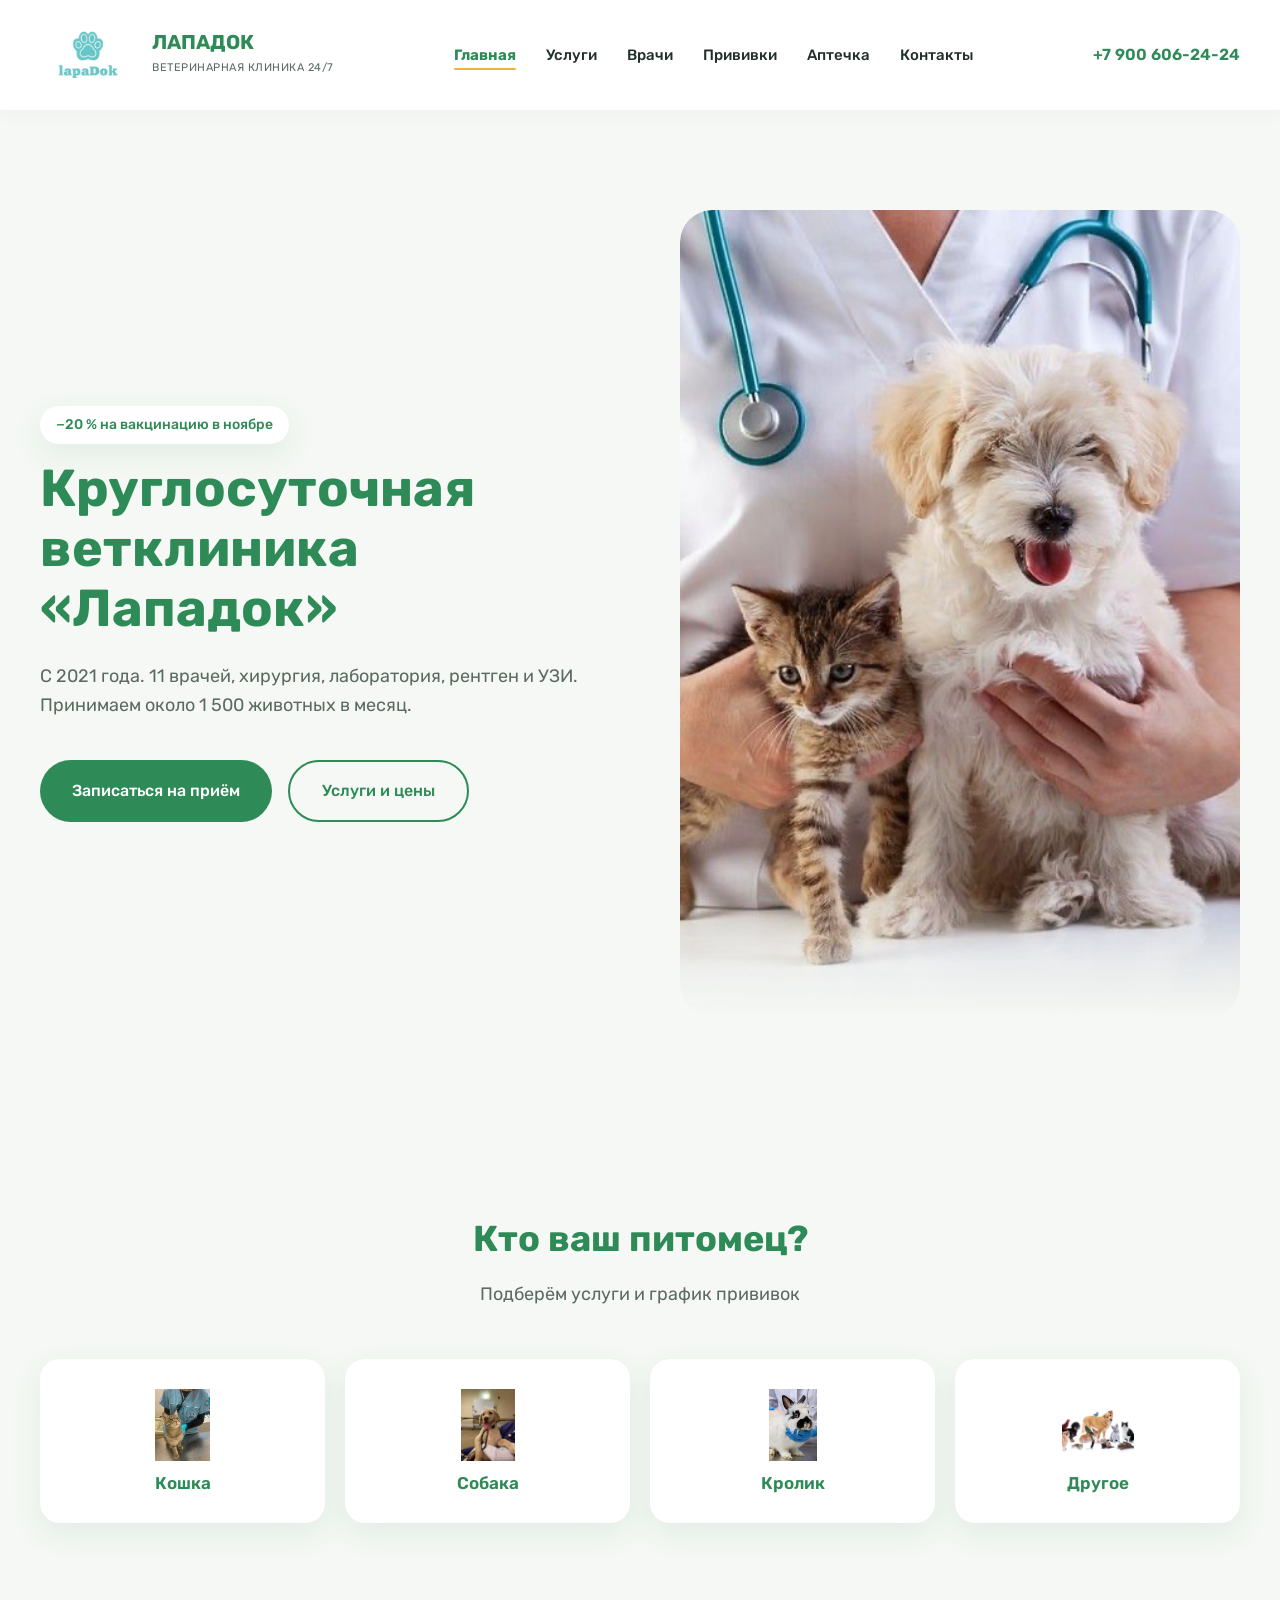
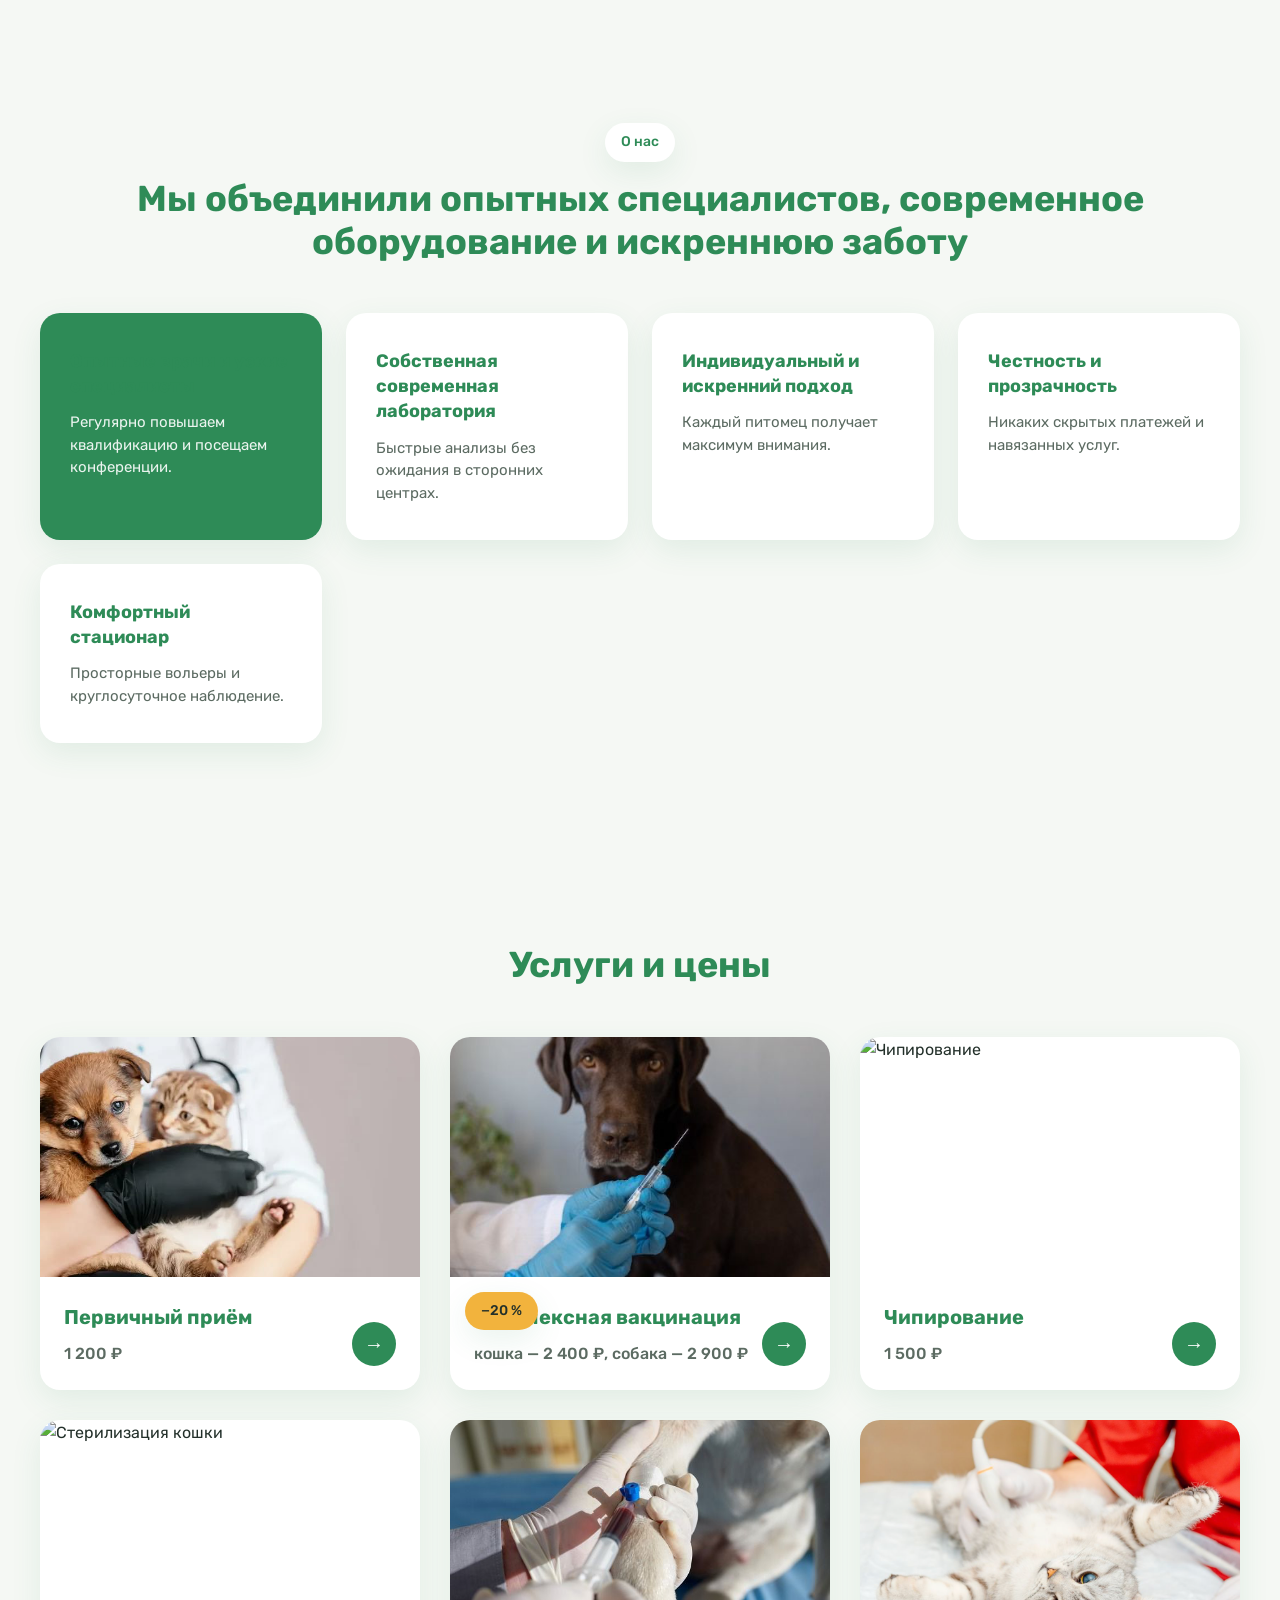
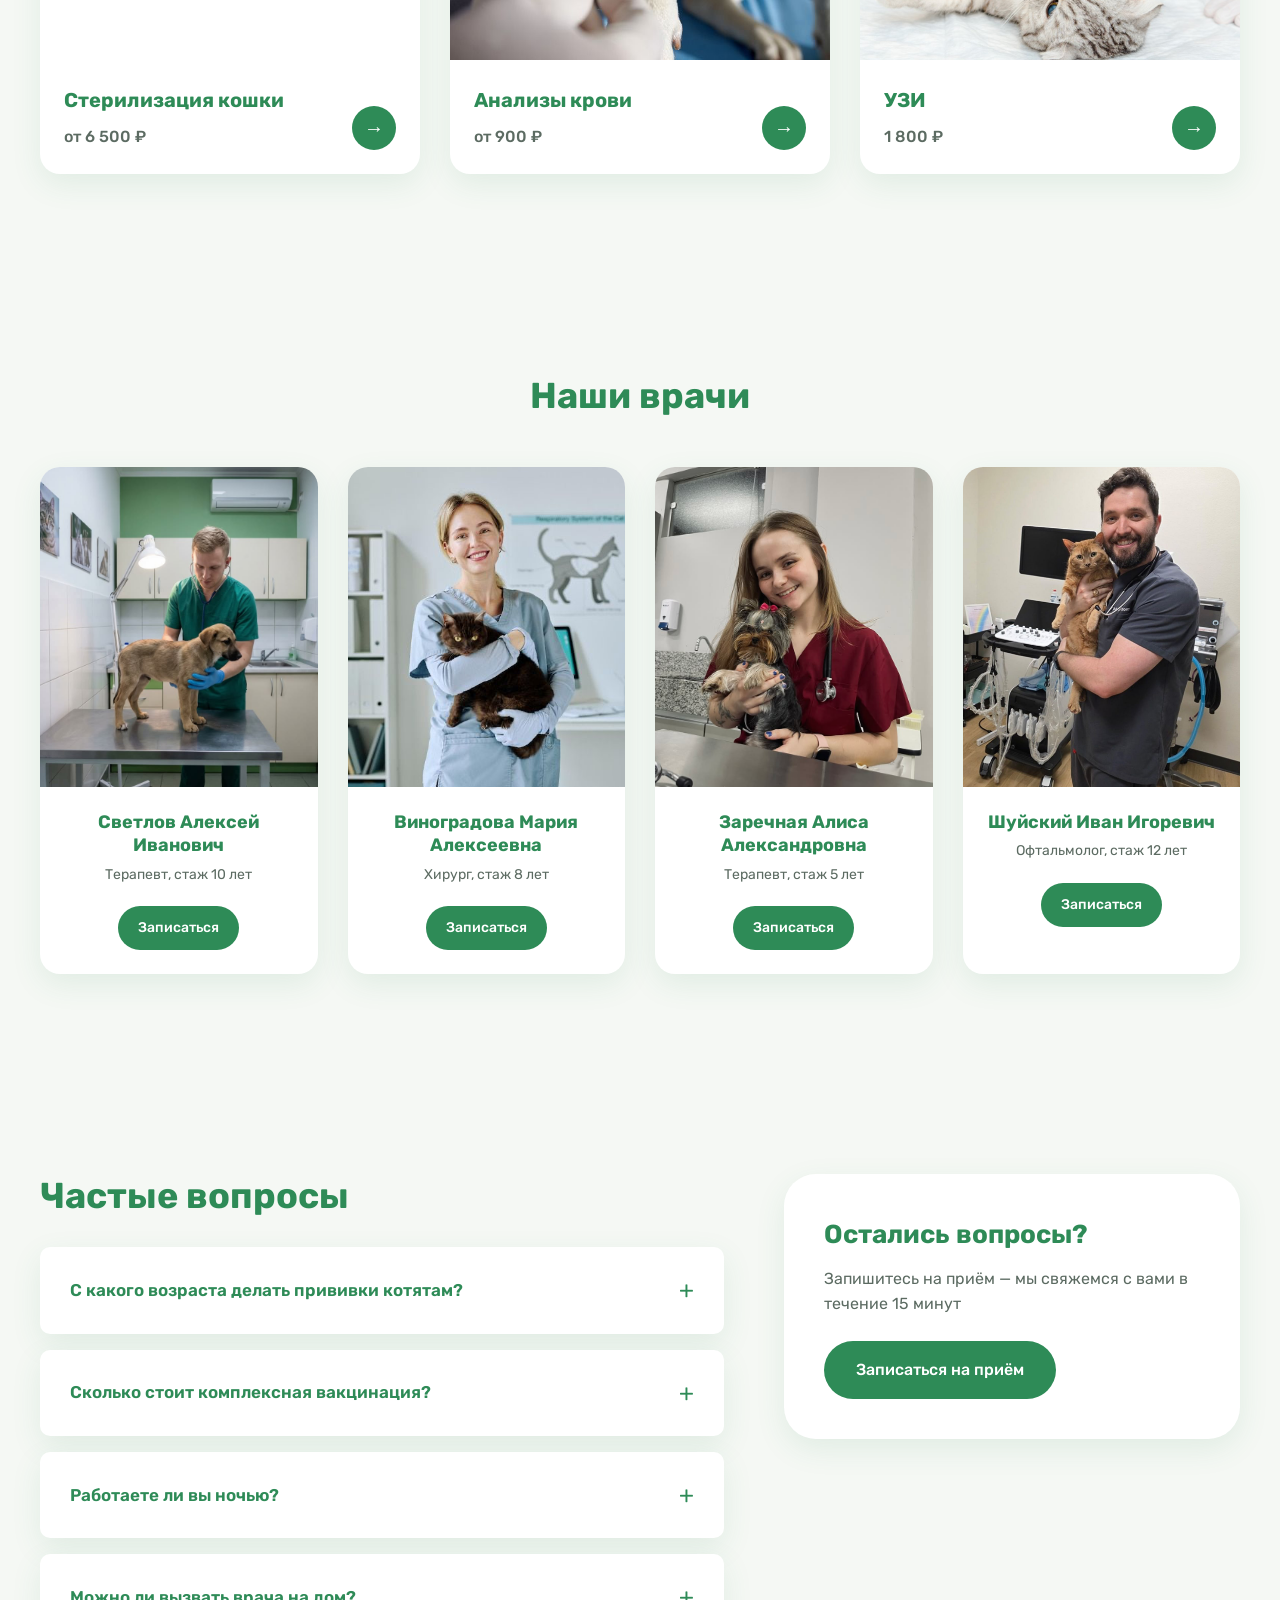
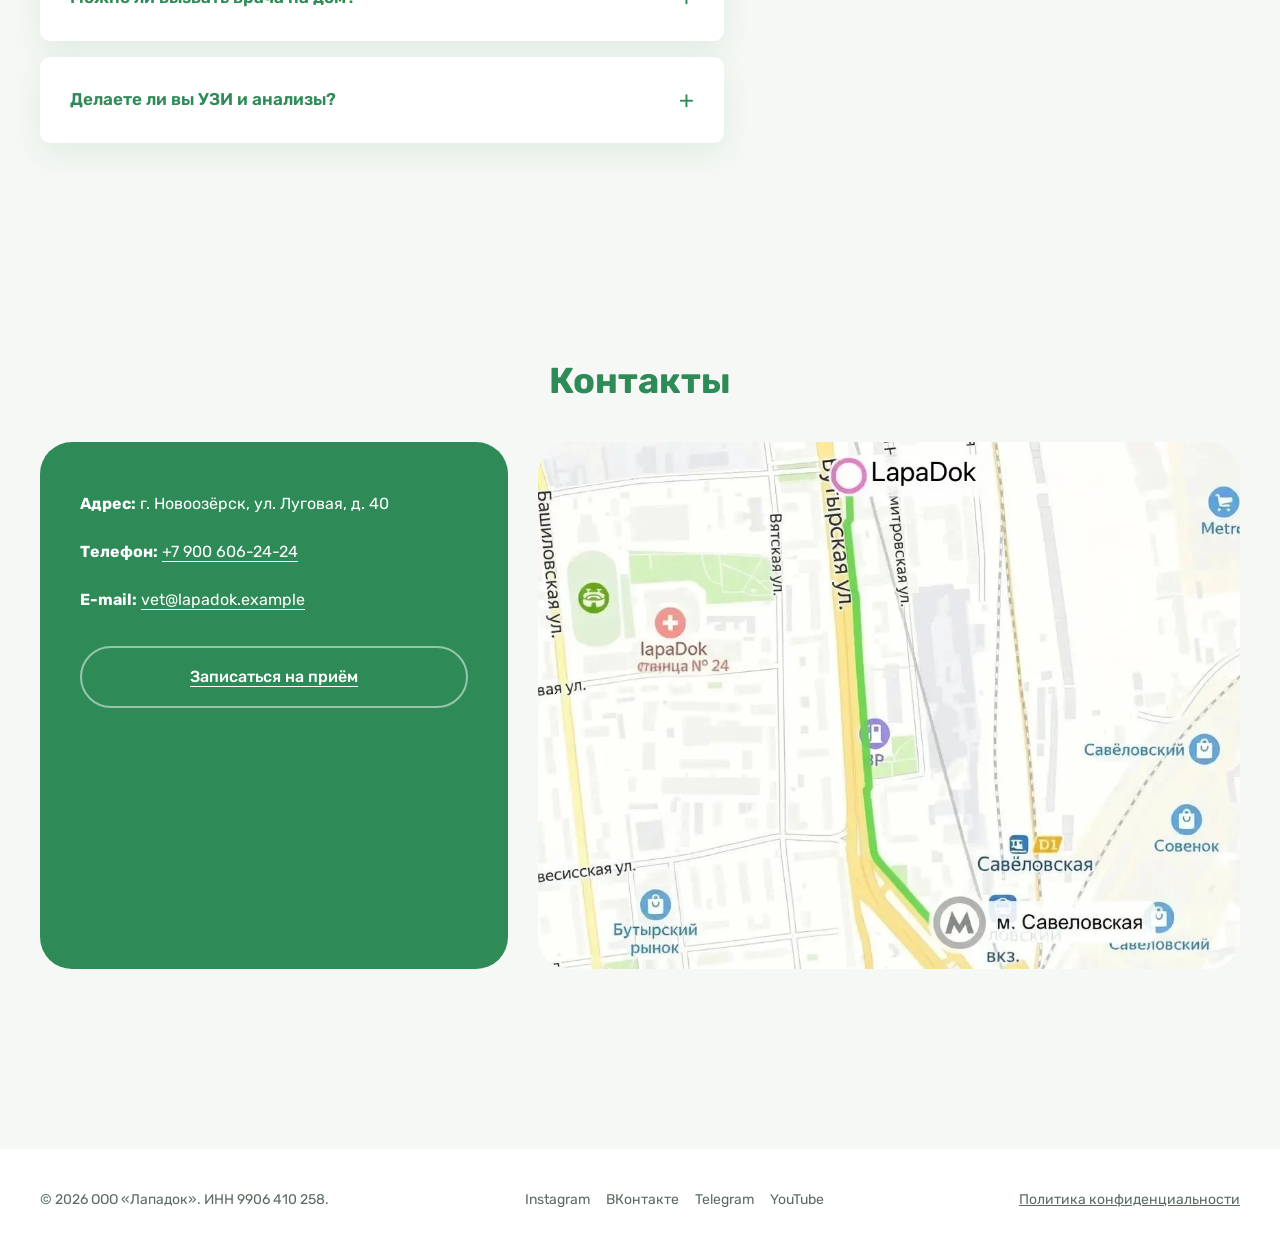
==== index.html @ 0af23715 "фото" ====
<!DOCTYPE html>
<html lang="ru">
<head>
  <meta charset="UTF-8">
  <meta name="viewport" content="width=device-width, initial-scale=1.0">
  <title>Лападок — круглосуточная ветеринарная клиника</title>
  <meta name="description" content="Круглосуточная ветклиника «Лападок»: приём, вакцинация со скидкой −20 %, УЗИ, анализы, вызов врача на дом. Запись онлайн.">
  <meta property="og:title" content="Лападок — круглосуточная ветеринарная клиника">
  <meta property="og:description" content="Приём, вакцинация −20 %, УЗИ, анализы. Запись онлайн.">
  <meta property="og:image" content="img/og-image.jpg">
  <meta property="og:type" content="website">
  <link rel="icon" href="img/log.ico">
  <link rel="preconnect" href="https://fonts.googleapis.com">
  <link rel="preconnect" href="https://fonts.gstatic.com" crossorigin>
  <link href="https://fonts.googleapis.com/css2?family=Rubik:wght@400;500;600;700&display=swap" rel="stylesheet">
  <link rel="stylesheet" href="css/style.css">

  <script async src="https://www.googletagmanager.com/gtag/js?id=G-XVT5FS2HTK"></script>
  <script>
    window.dataLayer = window.dataLayer || [];
    function gtag(){dataLayer.push(arguments);}
    gtag('js', new Date());
    gtag('config', 'G-XVT5FS2HTK');
  </script>
</head>

<body>
  <header class="header">
    <div class="container header__inner">
      <a href="index.html" class="logo">
        <img src="img/logo.png" alt="Лападок" width="100" height="70">
        <div class="logo__text">
          <span class="logo__title">ЛАПАДОК</span>
          <span class="logo__subtitle">ветеринарная клиника 24/7</span>
        </div>
      </a>
      <nav class="nav">
        <ul class="nav__list">
          <li><a href="index.html" class="is-active">Главная</a></li>
          <li><a href="services.html">Услуги</a></li>
          <li><a href="doctors.html">Врачи</a></li>
          <li><a href="vaccines.html">Прививки</a></li>
          <li><a href="pet-kit.html">Аптечка</a></li>
          <li><a href="contacts.html">Контакты</a></li>
        </ul>
      </nav>
      <a href="tel:+79006062424" class="header__phone" data-event="contact_click" data-contact-type="phone">+7 900 606-24-24</a>
    </div>
  </header>

  <main>
    <section class="hero">
      <div class="container hero__inner">
        <div class="hero__content">
          <span class="badge">−20 % на вакцинацию в ноябре</span>
          <h1 class="hero__title">Круглосуточная ветклиника «Лападок»</h1>
          <p class="hero__desc">С 2021 года. 11 врачей, хирургия, лаборатория, рентген и УЗИ. Принимаем около 1 500 животных в месяц.</p>
          <div class="hero__actions">
            <a href="contacts.html" class="btn btn--primary"
               data-event="cta_click" data-button-name="hero_cta" data-page-section="hero">Записаться на приём</a>
            <a href="services.html" class="btn btn--outline">Услуги и цены</a>
          </div>
        </div>
        <div class="hero__image">
          <img src="img/hero-pet.webp" alt="Кошка и собака" width="560" height="560">
        </div>
      </div>
    </section>

    <section class="pet-select section">
      <div class="container">
        <div class="section__header text-center">
          <h2 class="section__title">Кто ваш питомец?</h2>
          <p class="hero__desc">Подберём услуги и график прививок</p>
        </div>
        <div class="pet-select__grid">
          <button type="button" class="pet-select__card" data-event="pet_type_select" data-pet-type="cat">
            <span class="pet-select__emoji"><img src="img/cat.png" alt="Кошка"></span>
            <span class="pet-select__label">Кошка</span>
          </button>
          <button type="button" class="pet-select__card" data-event="pet_type_select" data-pet-type="dog">
            <span class="pet-select__emoji"><img src="img/dog.png" alt="Собака"></span>
            <span class="pet-select__label">Собака</span>
          </button>
          <button type="button" class="pet-select__card" data-event="pet_type_select" data-pet-type="rabbit">
            <span class="pet-select__emoji"><img src="img/rabbit.png" alt="Кролик"></span>
            <span class="pet-select__label">Кролик</span>
          </button>
          <button type="button" class="pet-select__card" data-event="pet_type_select" data-pet-type="other">
            <span class="pet-select__emoji"><img src="img/pets.png" alt="Другое животное"></span>
            <span class="pet-select__label">Другое</span>
          </button>
        </div>
      </div>
    </section>

    <section class="features section">
      <div class="container">
        <div class="section__header text-center">
          <span class="badge">О нас</span>
          <h2 class="section__title">Мы объединили опытных специалистов, современное оборудование и искреннюю заботу</h2>
        </div>
        <div class="features__grid">
          <div class="feature-card feature-card--dark">
            <h3>Опытные врачи и узкие специалисты</h3>
            <p>Регулярно повышаем квалификацию и посещаем конференции.</p>
          </div>
          <div class="feature-card">
            <h3>Собственная современная лаборатория</h3>
            <p>Быстрые анализы без ожидания в сторонних центрах.</p>
          </div>
          <div class="feature-card">
            <h3>Индивидуальный и искренний подход</h3>
            <p>Каждый питомец получает максимум внимания.</p>
          </div>
          <div class="feature-card">
            <h3>Честность и прозрачность</h3>
            <p>Никаких скрытых платежей и навязанных услуг.</p>
          </div>
          <div class="feature-card">
            <h3>Комфортный стационар</h3>
            <p>Просторные вольеры и круглосуточное наблюдение.</p>
          </div>
        </div>
      </div>
    </section>

    <section class="services section">
      <div class="container">
        <div class="section__header text-center">
          <h2 class="section__title">Услуги и цены</h2>
        </div>
        <div class="services__grid">
          <article class="service-card" data-event="service_view" data-service-name="Первичный приём">
            <div class="service-card__image"><img src="img/priem.png" alt="Первичный приём"></div>
            <div class="service-card__content">
              <h3>Первичный приём</h3>
              <p class="service-card__price">1 200 ₽</p>
              <a href="contacts.html"><span class="service-card__arrow">&rarr;</span></a>
            </div>
          </article>
          <article class="service-card" data-event="service_view" data-service-name="Комплексная вакцинация">
            <div class="service-card__image"><img src="img/vaccination.png" alt="Комплексная вакцинация"></div>
            <div class="service-card__content">
              <span class="badge badge--accent">−20 %</span>
              <h3>Комплексная вакцинация</h3>
              <p class="service-card__price">кошка — 2 400 ₽, собака — 2 900 ₽</p>
              <a href="contacts.html"><span class="service-card__arrow">&rarr;</span></a>
            </div>
          </article>
          <article class="service-card" data-event="service_view" data-service-name="Чипирование">
            <div class="service-card__image"><img src="img/microchipping.png" alt="Чипирование"></div>
            <div class="service-card__content">
              <h3>Чипирование</h3>
              <p class="service-card__price">1 500 ₽</p>
              <a href="contacts.html"><span class="service-card__arrow">&rarr;</span></a>
            </div>
          </article>
          <article class="service-card" data-event="service_view" data-service-name="Стерилизация кошки">
            <div class="service-card__image"><img src="img/castration.png" alt="Стерилизация кошки"></div>
            <div class="service-card__content">
              <h3>Стерилизация кошки</h3>
              <p class="service-card__price">от 6 500 ₽</p>
              <a href="contacts.html"><span class="service-card__arrow">&rarr;</span></a>
            </div>
          </article>
          <article class="service-card" data-event="service_view" data-service-name="Анализы крови">
            <div class="service-card__image"><img src="img/blood-tests.png" alt="Анализы крови"></div>
            <div class="service-card__content">
              <h3>Анализы крови</h3>
              <p class="service-card__price">от 900 ₽</p>
              <a href="contacts.html"><span class="service-card__arrow">&rarr;</span></a>
            </div>
          </article>
          <article class="service-card" data-event="service_view" data-service-name="УЗИ">
            <div class="service-card__image"><img src="img/ultrasoun.png" alt="УЗИ"></div>
            <div class="service-card__content">
              <h3>УЗИ</h3>
              <p class="service-card__price">1 800 ₽</p>
              <a href="contacts.html"><span class="service-card__arrow">&rarr;</span></a>
            </div>
          </article>
        </div>
      </div>
    </section>

    <section class="doctors section">
      <div class="container">
        <div class="section__header text-center">
          <h2 class="section__title">Наши врачи</h2>
        </div>
        <div class="doctors__grid">
          <article class="doctor-card" data-event="doctor_view" data-doctor-id="doc-01" data-specialty="Терапевт">
            <img src="img/doctor-1.png" alt="Светлов Алексей" class="doctor-card__img">
            <div class="doctor-card__info">
              <h3>Светлов Алексей Иванович</h3>
              <p>Терапевт, стаж 10 лет</p>
              <a href="contacts.html" class="btn btn--small btn--primary"
              data-event="cta_click" data-button-name="doctor_record_home" data-page-section="doctors_home">Записаться</a>
            </div>
          </article>
          <article class="doctor-card" data-event="doctor_view" data-doctor-id="doc-02" data-specialty="Хирург">
            <img src="img/doctor-2.png" alt="Виноградова Мария" class="doctor-card__img">
            <div class="doctor-card__info">
              <h3>Виноградова Мария Алексеевна</h3>
              <p>Хирург, стаж 8 лет</p>
              <a href="contacts.html" class="btn btn--small btn--primary"
              data-event="cta_click" data-button-name="doctor_record_home" data-page-section="doctors_home">Записаться</a>
            </div>
          </article>
          <article class="doctor-card" data-event="doctor_view" data-doctor-id="doc-03" data-specialty="Терапевт">
            <img src="img/doctor-3.png" alt="Заречная Алиса" class="doctor-card__img">
            <div class="doctor-card__info">
              <h3>Заречная Алиса Александровна</h3>
              <p>Терапевт, стаж 5 лет</p>
              <a href="contacts.html" class="btn btn--small btn--primary"
              data-event="cta_click" data-button-name="doctor_record_home" data-page-section="doctors_home">Записаться</a>
            </div>
          </article>
          <article class="doctor-card" data-event="doctor_view" data-doctor-id="doc-04" data-specialty="Офтальмолог">
            <img src="img/doctor-4.png" alt="Шуйский Иван" class="doctor-card__img">
            <div class="doctor-card__info">
              <h3>Шуйский Иван Игоревич</h3>
              <p>Офтальмолог, стаж 12 лет</p>
              <a href="contacts.html" class="btn btn--small btn--primary"
              data-event="cta_click" data-button-name="doctor_record_home" data-page-section="doctors_home">Записаться</a>
            </div>
          </article>
        </div>
      </div>
    </section>

    <section class="faq section">
      <div class="container faq__container">
        <div class="faq__list-wrapper">
          <h2 class="section__title">Частые вопросы</h2>
          <div class="faq__list">
            <details class="faq-item" data-event="faq_open" data-question-id="q1">
              <summary>С какого возраста делать прививки котятам?</summary>
              <div class="faq-item__content"><p>С 8–9 недель, повтор через 3–4 недели, затем раз в год.</p></div>
            </details>
            <details class="faq-item" data-event="faq_open" data-question-id="q2">
              <summary>Сколько стоит комплексная вакцинация?</summary>
              <div class="faq-item__content"><p>Для кошки — 2 400 ₽, для собаки — 2 900 ₽. В ноябре действует скидка −20 %.</p></div>
            </details>
            <details class="faq-item" data-event="faq_open" data-question-id="q3">
              <summary>Работаете ли вы ночью?</summary>
              <div class="faq-item__content"><p>Да, клиника работает круглосуточно. Плановый приём — с 09:00 до 21:00, ночью принимаем экстренные случаи.</p></div>
            </details>
            <details class="faq-item" data-event="faq_open" data-question-id="q4">
              <summary>Можно ли вызвать врача на дом?</summary>
              <div class="faq-item__content"><p>Да, вызов врача на дом — 2 500 ₽.</p></div>
            </details>
            <details class="faq-item" data-event="faq_open" data-question-id="q5">
              <summary>Делаете ли вы УЗИ и анализы?</summary>
              <div class="faq-item__content"><p>Да. УЗИ — 1 800 ₽, анализы крови — от 900 ₽.</p></div>
            </details>
          </div>
        </div>
        <div class="faq__cta">
          <h3>Остались вопросы?</h3>
          <p>Запишитесь на приём — мы свяжемся с вами в течение 15 минут</p>
          <a href="contacts.html" class="btn btn--primary"
             data-event="cta_click" data-button-name="faq_cta" data-page-section="faq">Записаться на приём</a>
        </div>
      </div>
    </section>

    <section class="contacts section">
      <div class="container">
        <h2 class="section__title text-center">Контакты</h2>
        <div class="contacts__grid">
          <div class="contacts__info">
            <p><strong>Адрес:</strong> г. Новоозёрск, ул. Луговая, д. 40</p>
            <p><strong>Телефон:</strong> <a href="tel:+79006062424" data-event="contact_click" data-contact-type="phone">+7 900 606-24-24</a></p>
            <p><strong>E-mail:</strong> <a href="mailto:vet@lapadok.example" data-event="contact_click" data-contact-type="email">vet@lapadok.example</a></p>
            <a href="contacts.html" class="btn btn--outline" data-event="cta_click" data-button-name="contacts_record" data-page-section="contacts">Записаться на приём</a>
          </div>
          <div class="contacts__map">
            <img src="img/map.png" alt="Карта проезда">
          </div>
        </div>
      </div>
    </section>
  </main>

  <footer class="footer">
    <div class="container footer__inner">
      <p>© 2026 ООО «Лападок». ИНН 9906 410 258.</p>
      <div class="footer__socials">
        <a href="https://instagram.com/lapadok_vet" target="_blank" rel="noopener"
           data-event="social_click" data-network="instagram" data-page-section="footer">Instagram</a>
        <a href="https://vk.com/lapadok_vet" target="_blank" rel="noopener"
           data-event="social_click" data-network="vk" data-page-section="footer">ВКонтакте</a>
        <a href="https://t.me/lapadok_vet" target="_blank" rel="noopener"
           data-event="social_click" data-network="telegram" data-page-section="footer">Telegram</a>
        <a href="https://youtube.com/@lapadok_vet" target="_blank" rel="noopener"
           data-event="social_click" data-network="youtube" data-page-section="footer">YouTube</a>
      </div>
      <a href="privacy.html">Политика конфиденциальности</a>
    </div>
  </footer>

  <script src="js/analytics.js"></script>
</body>
</html>
---- css/style.css ----
/* ================= ПЕРЕМЕННЫЕ ================= */
:root {
  --color-primary: #2E8B57;
  --color-primary-dark: #23302A;
  --color-accent: #F5F8F4;
  --color-accent-yellow: #F2B33D;
  --color-bg: #F5F8F4;
  --color-white: #FFFFFF;
  --color-text: #23302A;
  --color-text-muted: #5C6B62;

  --font-main: 'Rubik', sans-serif;

  --radius-sm: 10px;
  --radius-md: 20px;
  --radius-lg: 32px;
  --radius-pill: 50px;

  --shadow-card: 0 10px 30px rgba(46, 139, 87, 0.1);
  --shadow-hover: 0 20px 40px rgba(46, 139, 87, 0.2);
  --transition: all 0.3s ease;
}

/* ================= БАЗА ================= */
* { box-sizing: border-box; margin: 0; padding: 0; }

body {
  font-family: var(--font-main);
  color: var(--color-text);
  background-color: var(--color-bg);
  line-height: 1.6;
  font-size: 16px;
}

a { text-decoration: none; color: inherit; transition: var(--transition); }
ul { list-style: none; }
img { max-width: 100%; display: block; }

.container { max-width: 1240px; margin: 0 auto; padding: 0 20px; }
.section { padding: 100px 0; }
.text-center { text-align: center; }

/* ================= ЗАГОЛОВКИ ================= */
.section__title {
  font-size: 36px;
  font-weight: 700;
  color: var(--color-primary);
  margin-bottom: 20px;
  line-height: 1.2;
}

.section__header { margin-bottom: 50px; }

.badge {
  display: inline-block;
  padding: 8px 16px;
  border-radius: var(--radius-pill);
  background-color: var(--color-white);
  color: var(--color-primary);
  font-size: 14px;
  font-weight: 500;
  margin-bottom: 15px;
  box-shadow: var(--shadow-card);
}

.badge--accent {
  background-color: var(--color-accent-yellow);
  color: var(--color-primary-dark);
  position: absolute;
  top: 15px;
  left: 15px;
  z-index: 2;
}

/* ================= КНОПКИ ================= */
.btn {
  display: inline-flex;
  align-items: center;
  justify-content: center;
  padding: 16px 32px;
  border-radius: var(--radius-pill);
  font-weight: 500;
  cursor: pointer;
  border: none;
  transition: var(--transition);
  font-size: 16px;
  font-family: inherit;
  white-space: nowrap;
  min-height: 44px;
}

.btn--primary { background-color: var(--color-primary); color: var(--color-white); }
.btn--primary:hover {
  background-color: var(--color-primary-dark);
  transform: translateY(-2px);
  box-shadow: 0 10px 20px rgba(46, 139, 87, 0.4);
}

.btn--outline {
  background-color: transparent;
  border: 2px solid var(--color-primary);
  color: var(--color-primary);
}
.btn--outline:hover { background-color: var(--color-primary); color: var(--color-white); }

.btn--small { padding: 10px 20px; font-size: 14px; }

/* ================= ХЕДЕР ================= */
.header {
  background-color: var(--color-white);
  padding: 20px 0;
  position: sticky;
  top: 0;
  z-index: 100;
  box-shadow: 0 4px 20px rgba(0, 0, 0, 0.03);
}

.header__inner { display: flex; justify-content: space-between; align-items: center; gap: 20px; }

.logo { display: flex; align-items: center; gap: 12px; }
.logo__title { font-weight: 700; font-size: 20px; color: var(--color-primary); display: block; line-height: 1.1; }
.logo__subtitle { font-size: 11px; color: var(--color-text-muted); text-transform: uppercase; letter-spacing: 0.5px; }

.nav__list { display: flex; gap: 30px; flex-wrap: wrap; }
.nav__list a { font-weight: 500; color: var(--color-text); font-size: 15px; position: relative; }
.nav__list a:hover { color: var(--color-primary); }

/* Активный пункт меню (ТЗ 3.3) */
.nav__list a.is-active {
  color: var(--color-primary);
  font-weight: 700;
}
.nav__list a.is-active::after {
  content: '';
  position: absolute;
  bottom: -6px;
  left: 0;
  right: 0;
  height: 2px;
  background: var(--color-accent-yellow);
  border-radius: 2px;
}

.header__phone { font-weight: 600; color: var(--color-primary); font-size: 16px; min-height: 44px; display: inline-flex; align-items: center; }
.header__phone:hover { color: var(--color-primary-dark); }

/* ================= HERO ================= */
.hero {
  background-color: var(--color-accent);
  border-radius: 0 0 var(--radius-lg) var(--radius-lg);
  overflow: hidden;
  position: relative;
}

.hero__inner {
  display: flex;
  align-items: center;
  justify-content: space-between;
  padding: 100px 20px;
  gap: 40px;
}

.hero__content { max-width: 540px; flex: 1; }
.hero__title { font-size: 52px; font-weight: 700; color: var(--color-primary); margin-bottom: 24px; line-height: 1.15; }
.hero__desc { font-size: 18px; color: var(--color-text-muted); margin-bottom: 40px; }
.hero__actions { display: flex; gap: 16px; flex-wrap: wrap; }
.hero__image { flex: 1; display: flex; justify-content: flex-end; }
.hero__image img {
  max-width: 100%;
  height: auto;
  border-radius: var(--radius-lg);
  mask-image: linear-gradient(to bottom, black 85%, transparent 100%);
  -webkit-mask-image: linear-gradient(to bottom, black 85%, transparent 100%);
}

/* ================= ВЫБОР ЖИВОТНОГО ================= */
.pet-select__grid {
  display: grid;
  grid-template-columns: repeat(auto-fit, minmax(180px, 1fr));
  gap: 20px;
  margin-top: 40px;
}

.pet-select__card {
  display: flex;
  flex-direction: column;
  align-items: center;
  gap: 12px;
  padding: 28px 20px;
  background: var(--color-white);
  border: 2px solid transparent;
  border-radius: var(--radius-md);
  box-shadow: var(--shadow-card);
  cursor: pointer;
  transition: var(--transition);
  font-family: inherit;
  font-size: 16px;
  min-height: 44px;
}

.pet-select__card:hover {
  transform: translateY(-4px);
  box-shadow: var(--shadow-hover);
  border-color: var(--color-primary);
}

.pet-select__card--active {
  border-color: var(--color-primary);
  background: var(--color-accent);
}

.pet-select__emoji img { width: 72px; height: 72px; object-fit: contain; }

.pet-select__label { font-size: 17px; font-weight: 600; color: var(--color-primary); }

/* ================= FEATURES ================= */
.features__grid {
  display: grid;
  grid-template-columns: repeat(auto-fit, minmax(280px, 1fr));
  gap: 24px;
  margin-top: 40px;
}

.feature-card {
  background: var(--color-white);
  padding: 36px 30px;
  border-radius: var(--radius-md);
  box-shadow: var(--shadow-card);
  transition: var(--transition);
}

.feature-card:hover { transform: translateY(-4px); box-shadow: var(--shadow-hover); }
.feature-card--dark { background-color: var(--color-primary); color: var(--color-white); }
.feature-card--dark h3 { color: var(--color-white); }
.feature-card h3 { margin-bottom: 12px; font-size: 18px; color: var(--color-primary); line-height: 1.4; }
.feature-card p { font-size: 15px; color: var(--color-text-muted); line-height: 1.5; }
.feature-card--dark p { color: rgba(255, 255, 255, 0.9); }

/* ================= SERVICES ================= */
.services__grid {
  display: grid;
  grid-template-columns: repeat(auto-fill, minmax(300px, 1fr));
  gap: 30px;
  margin-top: 40px;
}

.service-card {
  background: var(--color-white);
  border-radius: var(--radius-md);
  overflow: hidden;
  box-shadow: var(--shadow-card);
  transition: var(--transition);
  position: relative;
  display: flex;
  flex-direction: column;
}

.service-card:hover { transform: translateY(-6px); box-shadow: var(--shadow-hover); }
.service-card__image { height: 240px; overflow: hidden; }
.service-card__image img { width: 100%; height: 100%; object-fit: cover; transition: transform 0.5s ease; }
.service-card:hover .service-card__image img { transform: scale(1.05); }

.service-card__content {
  padding: 24px;
  flex-grow: 1;
  display: flex;
  flex-direction: column;
  justify-content: space-between;
  position: relative;
}

.service-card__content h3 { font-size: 20px; color: var(--color-primary); margin-bottom: 8px; }
.service-card__price { color: var(--color-text-muted); font-weight: 500; font-size: 16px; }

.service-card__arrow {
  position: absolute;
  right: 24px;
  bottom: 24px;
  width: 44px;
  height: 44px;
  border-radius: 50%;
  background-color: var(--color-primary);
  color: var(--color-white);
  display: flex;
  align-items: center;
  justify-content: center;
  font-size: 20px;
  transition: var(--transition);
}

.service-card:hover .service-card__arrow {
  background-color: var(--color-primary-dark);
  transform: translateX(4px);
}

/* ================= DOCTORS ================= */
.doctors__grid {
  display: grid;
  grid-template-columns: repeat(auto-fill, minmax(260px, 1fr));
  gap: 30px;
  margin-top: 40px;
}

.doctor-card {
  background: var(--color-white);
  border-radius: var(--radius-md);
  overflow: hidden;
  box-shadow: var(--shadow-card);
  transition: var(--transition);
  text-align: center;
}

.doctor-card:hover { transform: translateY(-6px); box-shadow: var(--shadow-hover); }
.doctor-card__img { width: 100%; height: 320px; object-fit: cover; }
.doctor-card__info { padding: 24px; }
.doctor-card__info h3 { font-size: 18px; color: var(--color-primary); margin-bottom: 6px; line-height: 1.3; }
.doctor-card__info p { color: var(--color-text-muted); font-size: 14px; margin-bottom: 20px; }

/* ================= FAQ ================= */
.faq__container { display: grid; grid-template-columns: 1.2fr 0.8fr; gap: 60px; align-items: start; }
.faq__list { margin-top: 30px; }

.faq-item {
  background: var(--color-white);
  border-radius: var(--radius-sm);
  margin-bottom: 16px;
  box-shadow: var(--shadow-card);
  overflow: hidden;
  transition: var(--transition);
}

.faq-item:hover { box-shadow: var(--shadow-hover); }

.faq-item summary {
  padding: 24px 30px;
  cursor: pointer;
  font-weight: 600;
  font-size: 17px;
  color: var(--color-primary);
  list-style: none;
  position: relative;
  display: flex;
  justify-content: space-between;
  align-items: center;
}

.faq-item summary::-webkit-details-marker { display: none; }
.faq-item summary::after {
  content: '+';
  font-size: 24px;
  font-weight: 400;
  color: var(--color-primary);
  transition: transform 0.3s ease;
}
.faq-item[open] summary::after { content: '−'; }

.faq-item__content { padding: 0 30px 24px; color: var(--color-text-muted); font-size: 15px; line-height: 1.6; }

.faq__cta {
  background: var(--color-white);
  padding: 40px;
  border-radius: var(--radius-lg);
  box-shadow: var(--shadow-card);
  position: sticky;
  top: 120px;
}

.faq__cta h3 { font-size: 26px; margin-bottom: 10px; color: var(--color-primary); }
.faq__cta p { color: var(--color-text-muted); margin-bottom: 24px; }

.faq__form { display: flex; flex-direction: column; gap: 16px; }
.faq__form input,
.faq__form select {
  padding: 16px 20px;
  border: 1px solid #E0E0E0;
  border-radius: var(--radius-sm);
  font-family: inherit;
  font-size: 15px;
  transition: var(--transition);
  width: 100%;
}

.faq__form input:focus,
.faq__form select:focus {
  outline: none;
  border-color: var(--color-primary);
  box-shadow: 0 0 0 3px rgba(46, 139, 87, 0.2);
}

/* ================= ОШИБКИ ФОРМЫ ================= */
.error-text {
  color: #e74c3c;
  font-size: 13px;
  margin-top: -8px;
  min-height: 0;
  display: block;
}
.error-text:empty { display: none; }

/* ================= CONTACTS ================= */
.contacts__grid { display: grid; grid-template-columns: 1fr 1.5fr; gap: 30px; margin-top: 40px; }

.contacts__info {
  background: var(--color-primary);
  color: var(--color-white);
  padding: 50px 40px;
  border-radius: var(--radius-lg);
  display: flex;
  flex-direction: column;
  gap: 24px;
}

.contacts__info p { font-size: 16px; line-height: 1.5; }
.contacts__info a { color: var(--color-white); text-decoration: underline; text-underline-offset: 4px; }

.contacts__info .btn--outline {
  border-color: rgba(255, 255, 255, 0.5);
  color: var(--color-white);
  margin-top: 10px;
}

.contacts__info .btn--outline:hover {
  background: var(--color-white);
  color: var(--color-primary);
  border-color: var(--color-white);
}

.contacts__map img {
  width: 100%;
  height: 100%;
  object-fit: cover;
  border-radius: var(--radius-lg);
  min-height: 400px;
}

/* ================= FOOTER ================= */
.footer { background: var(--color-white); padding: 40px 0; margin-top: 80px; }

.footer__inner {
  display: flex;
  justify-content: space-between;
  align-items: center;
  gap: 16px;
  color: var(--color-text-muted);
  font-size: 14px;
  flex-wrap: wrap;
}

.footer a { color: var(--color-text-muted); text-decoration: underline; }
.footer a:hover { color: var(--color-primary); }

.footer__socials { display: flex; gap: 16px; flex-wrap: wrap; }
.footer__socials a { color: var(--color-text-muted); text-decoration: none; font-size: 14px; transition: var(--transition); }
.footer__socials a:hover { color: var(--color-primary); }

/* ================= THANKS ================= */
.thanks { text-align: center; padding: 40px 20px; max-width: 640px; margin: 0 auto; }
.thanks__title { font-size: 32px; color: var(--color-primary); margin-bottom: 12px; line-height: 1.2; }
.thanks__desc { font-size: 18px; color: var(--color-text-muted); margin-bottom: 24px; }

.thanks__request {
  display: inline-flex;
  flex-direction: column;
  gap: 4px;
  padding: 16px 28px;
  background: var(--color-accent);
  border-radius: var(--radius-pill);
  margin-bottom: 28px;
}

.thanks__request-label { font-size: 13px; color: var(--color-text-muted); text-transform: uppercase; letter-spacing: 0.5px; }
.thanks__request-id { font-size: 20px; font-weight: 700; color: var(--color-primary); letter-spacing: 1px; }

.thanks__image {
  width: 100%;
  max-width: 400px;
  border-radius: var(--radius-md);
  box-shadow: var(--shadow-card);
  margin: 0 auto 32px;
}

.thanks__tips {
  background: var(--color-accent);
  border-radius: var(--radius-md);
  padding: 24px 28px;
  margin-bottom: 28px;
  text-align: left;
}

.thanks__tips-title { font-size: 18px; color: var(--color-primary); margin-bottom: 12px; }
.thanks__tips-list { display: flex; flex-direction: column; gap: 8px; }
.thanks__tips-list li { position: relative; padding-left: 24px; font-size: 15px; color: var(--color-text); }
.thanks__tips-list li::before { content: '✓'; position: absolute; left: 0; color: var(--color-primary); font-weight: 700; }

.thanks__socials { display: flex; flex-wrap: wrap; justify-content: center; gap: 12px; margin-bottom: 8px; }
.thanks__socials a {
  padding: 10px 20px;
  border-radius: var(--radius-pill);
  border: 2px solid var(--color-primary);
  color: var(--color-primary);
  font-weight: 500;
  font-size: 14px;
  transition: var(--transition);
  min-height: 44px;
  display: inline-flex;
  align-items: center;
}
.thanks__socials a:hover { background: var(--color-primary); color: var(--color-white); }

/* ================= 404 ================= */
.error-404__code {
  font-size: clamp(64px, 10vw, 96px);
  font-weight: 700;
  color: var(--color-primary);
  line-height: 1;
  margin-bottom: 20px;
}

/* ================= ПОЛИТИКА ================= */
.privacy-page { max-width: 800px; margin: 0 auto; }
.privacy-page h2 { font-size: 22px; font-weight: 600; color: var(--color-primary); margin-top: 32px; margin-bottom: 12px; }
.privacy-page p { margin-bottom: 12px; font-size: 16px; line-height: 1.7; }
.privacy-page ul { margin: 12px 0 12px 24px; }
.privacy-page li { margin-bottom: 6px; font-size: 16px; list-style: disc; }
.privacy-page__updated { margin-top: 40px; color: var(--color-text-muted); font-size: 14px; }

/* ================= ФОРМА ЗАЯВКИ ================= */
.vaccine-card {
  background: var(--color-white);
  padding: 40px;
  border-radius: var(--radius-lg);
  box-shadow: var(--shadow-card);
  max-width: 600px;
  margin: 0 auto 60px;
}

.pet-options { display: flex; flex-wrap: wrap; gap: 12px; margin-bottom: 8px; }
.pet-options label {
  display: inline-flex;
  align-items: center;
  gap: 8px;
  padding: 12px 16px;
  background-color: #ecf0f1;
  border-radius: 8px;
  cursor: pointer;
  font-size: 15px;
  transition: var(--transition);
  border: 1px solid transparent;
  min-height: 44px;
}
.pet-options label:hover { border-color: var(--color-primary); }
.pet-options input[type="radio"] { accent-color: var(--color-primary); width: 18px; height: 18px; margin: 0; flex-shrink: 0; }

.consent-label {
  display: flex;
  align-items: flex-start;
  gap: 10px;
  font-size: 14px;
  color: var(--color-text-muted);
  cursor: pointer;
  margin-top: 8px;
  line-height: 1.4;
  text-align: left;
}
.consent-label input[type="checkbox"] { accent-color: var(--color-primary); width: 18px; height: 18px; margin: 2px 0 0 0; flex-shrink: 0; }
.consent-label a { color: var(--color-primary); text-decoration: underline; }

/* ================= КАЛЕНДАРЬ ================= */
#vaccine-form { display: flex; flex-direction: column; gap: 16px; }
#vaccine-form label { font-weight: 500; font-size: 15px; }
#vaccine-form select,
#vaccine-form input[type="number"] {
  width: 100%;
  padding: 16px 20px;
  border: 1px solid #E0E0E0;
  border-radius: var(--radius-sm);
  font-family: var(--font-main);
  font-size: 15px;
}
#vaccine-form select:focus,
#vaccine-form input:focus {
  outline: none;
  border-color: var(--color-primary);
  box-shadow: 0 0 0 3px rgba(46, 139, 87, 0.2);
}

#vaccine-result { margin-top: 60px; text-align: center; }
#vaccine-list {
  display: flex;
  flex-direction: column;
  gap: 12px;
  max-width: 600px;
  margin: 30px auto 0;
  text-align: left;
}
#vaccine-list li {
  background: var(--color-white);
  padding: 18px 24px;
  border-radius: var(--radius-sm);
  border-left: 4px solid var(--color-primary);
  box-shadow: var(--shadow-card);
  font-weight: 500;
}

/* ================= АДАПТИВ ================= */
@media (max-width: 1024px) {
  .hero__title { font-size: 40px; }
  .faq__container { grid-template-columns: 1fr; gap: 40px; }
  .faq__cta { position: static; }
}

@media (max-width: 900px) {
  .contacts__grid { grid-template-columns: 1fr; }
  .hero__inner { flex-direction: column; text-align: center; padding: 60px 20px; }
  .hero__actions { justify-content: center; }
  .hero__image { justify-content: center; margin-top: 40px; }
  .hero__image img { mask-image: none; -webkit-mask-image: none; }
}

@media (max-width: 768px) {
  .section { padding: 60px 0; }
  .section__title { font-size: 28px; }
  .header__inner { flex-direction: column; gap: 20px; }
  .nav__list { flex-wrap: wrap; justify-content: center; gap: 15px; }
  .footer__inner { flex-direction: column; gap: 15px; text-align: center; }
  .vaccine-card { padding: 25px 20px; }
  .thanks__title { font-size: 24px; }
  .thanks__desc { font-size: 16px; }
  .footer__socials { justify-content: center; gap: 12px; }
  .privacy-page h2 { font-size: 18px; margin-top: 24px; }
  .privacy-page p, .privacy-page li { font-size: 15px; }
  .hero__title { font-size: 32px; }
  .hero__desc { font-size: 16px; }
}
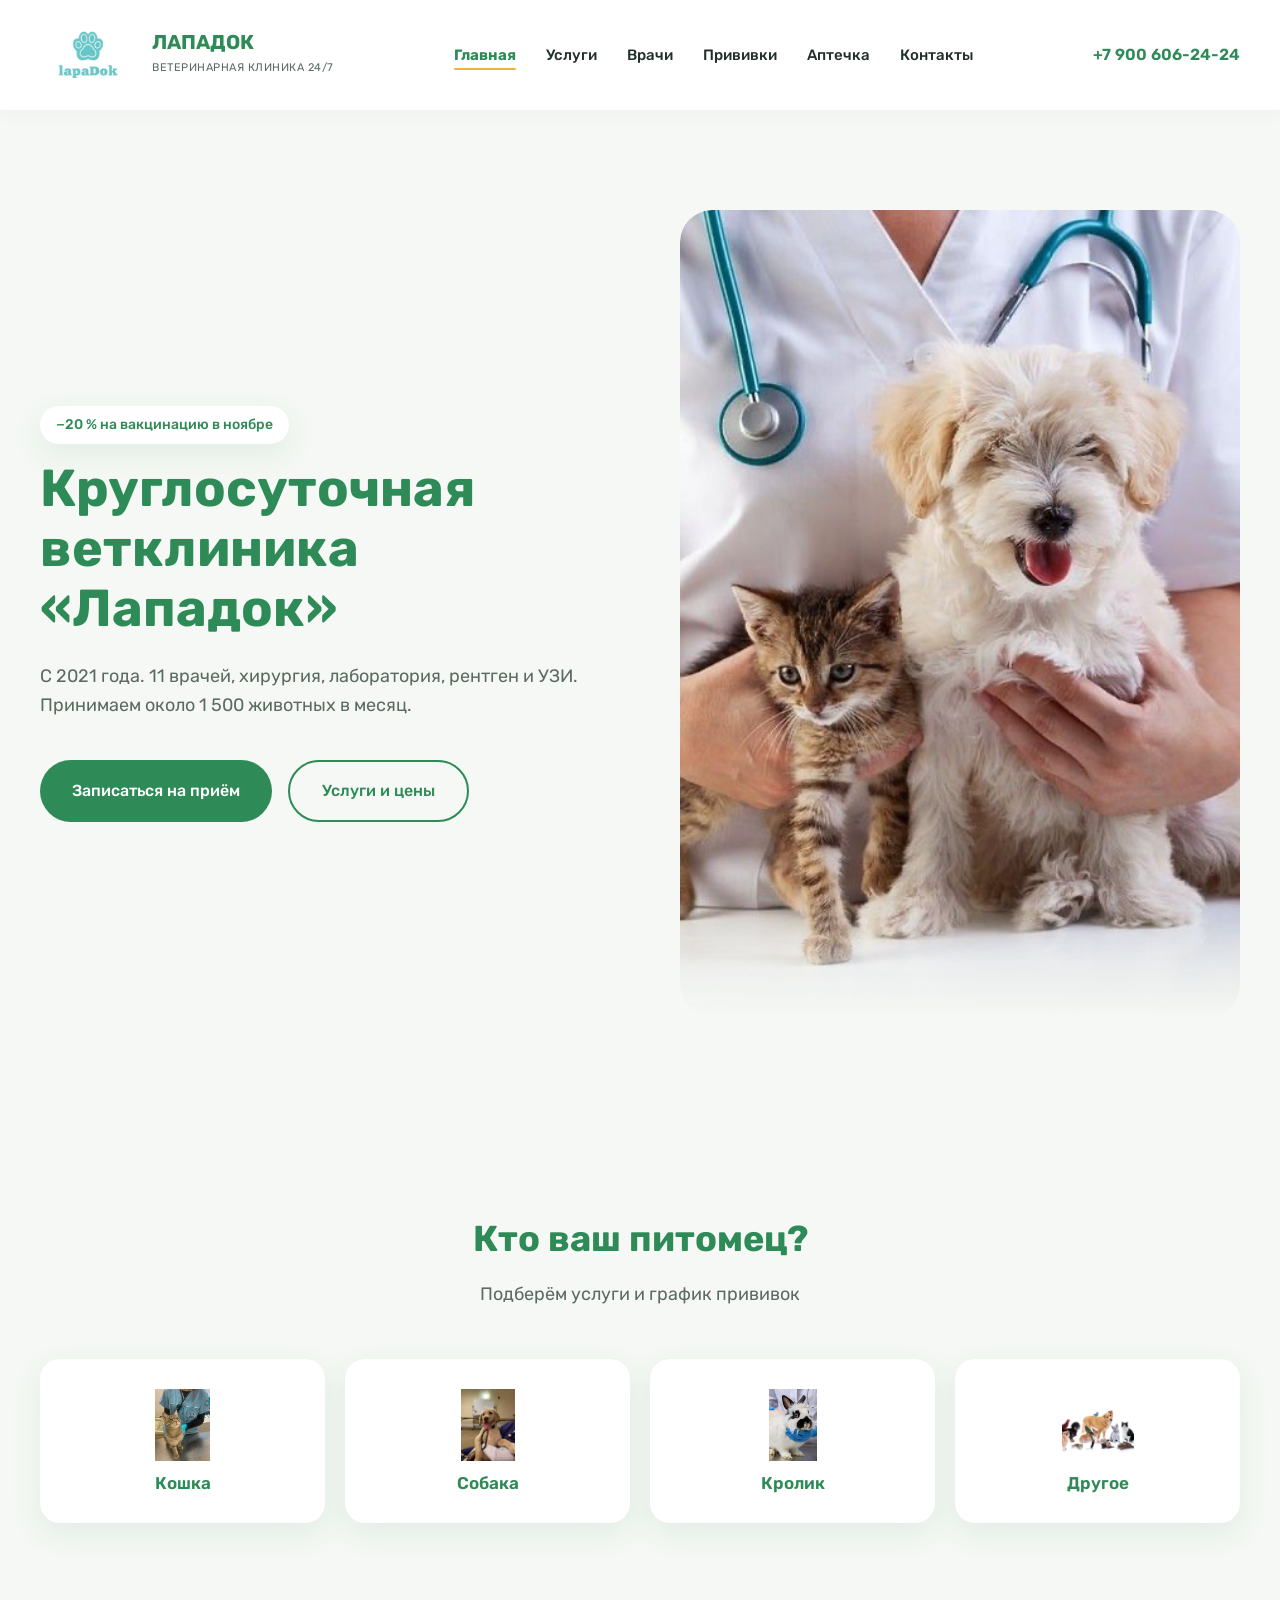
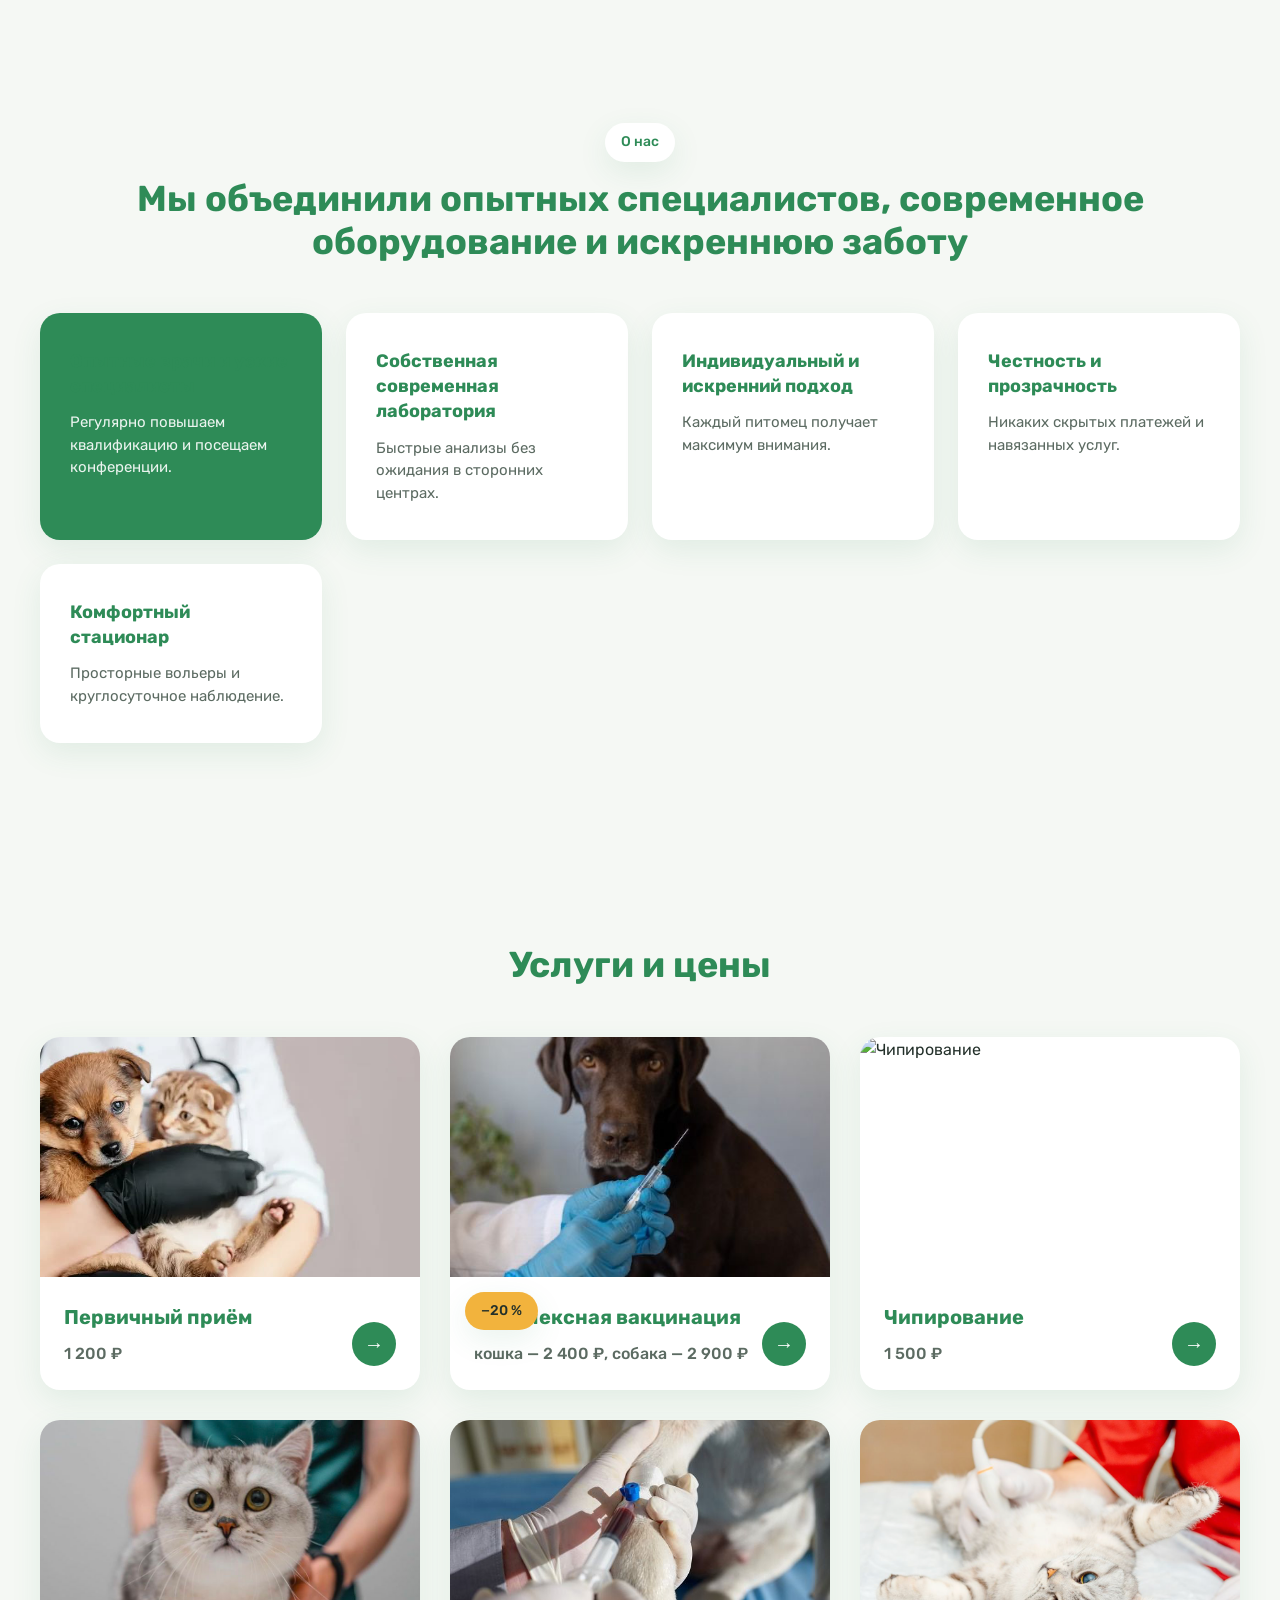
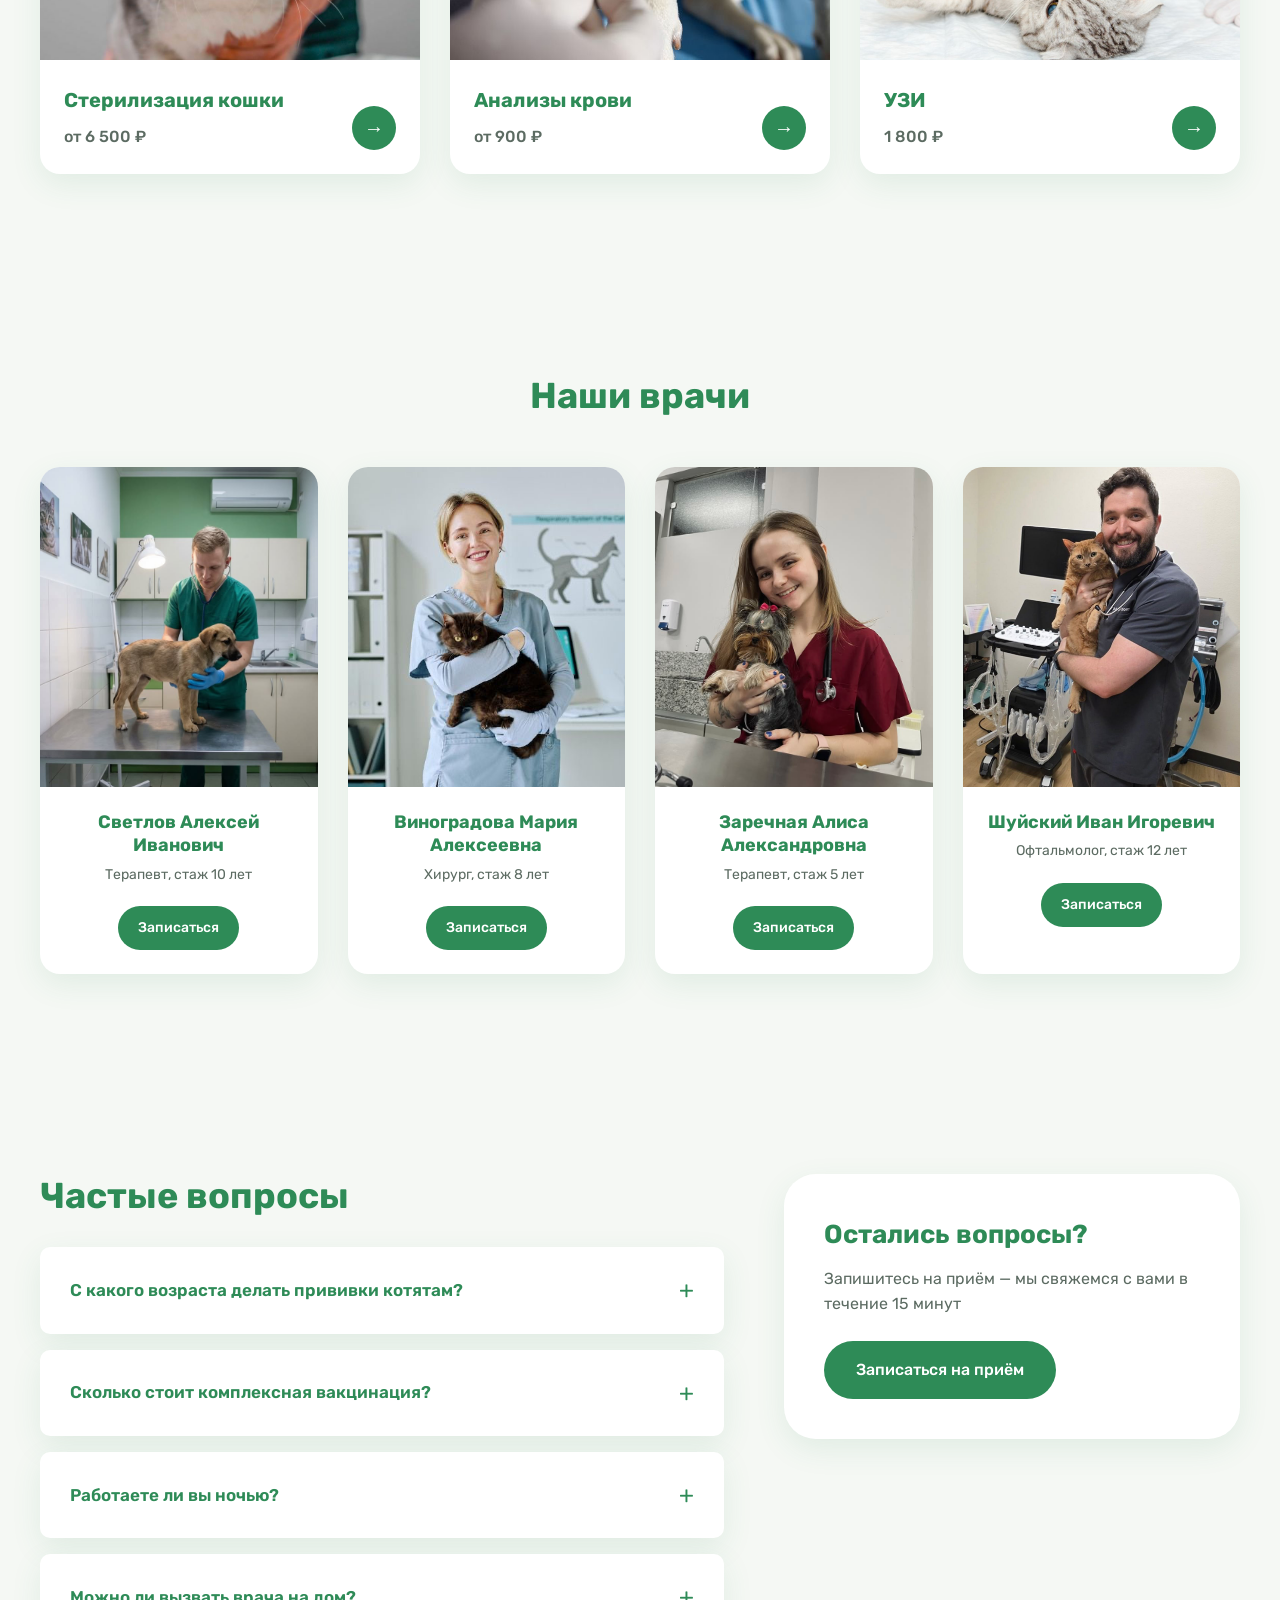
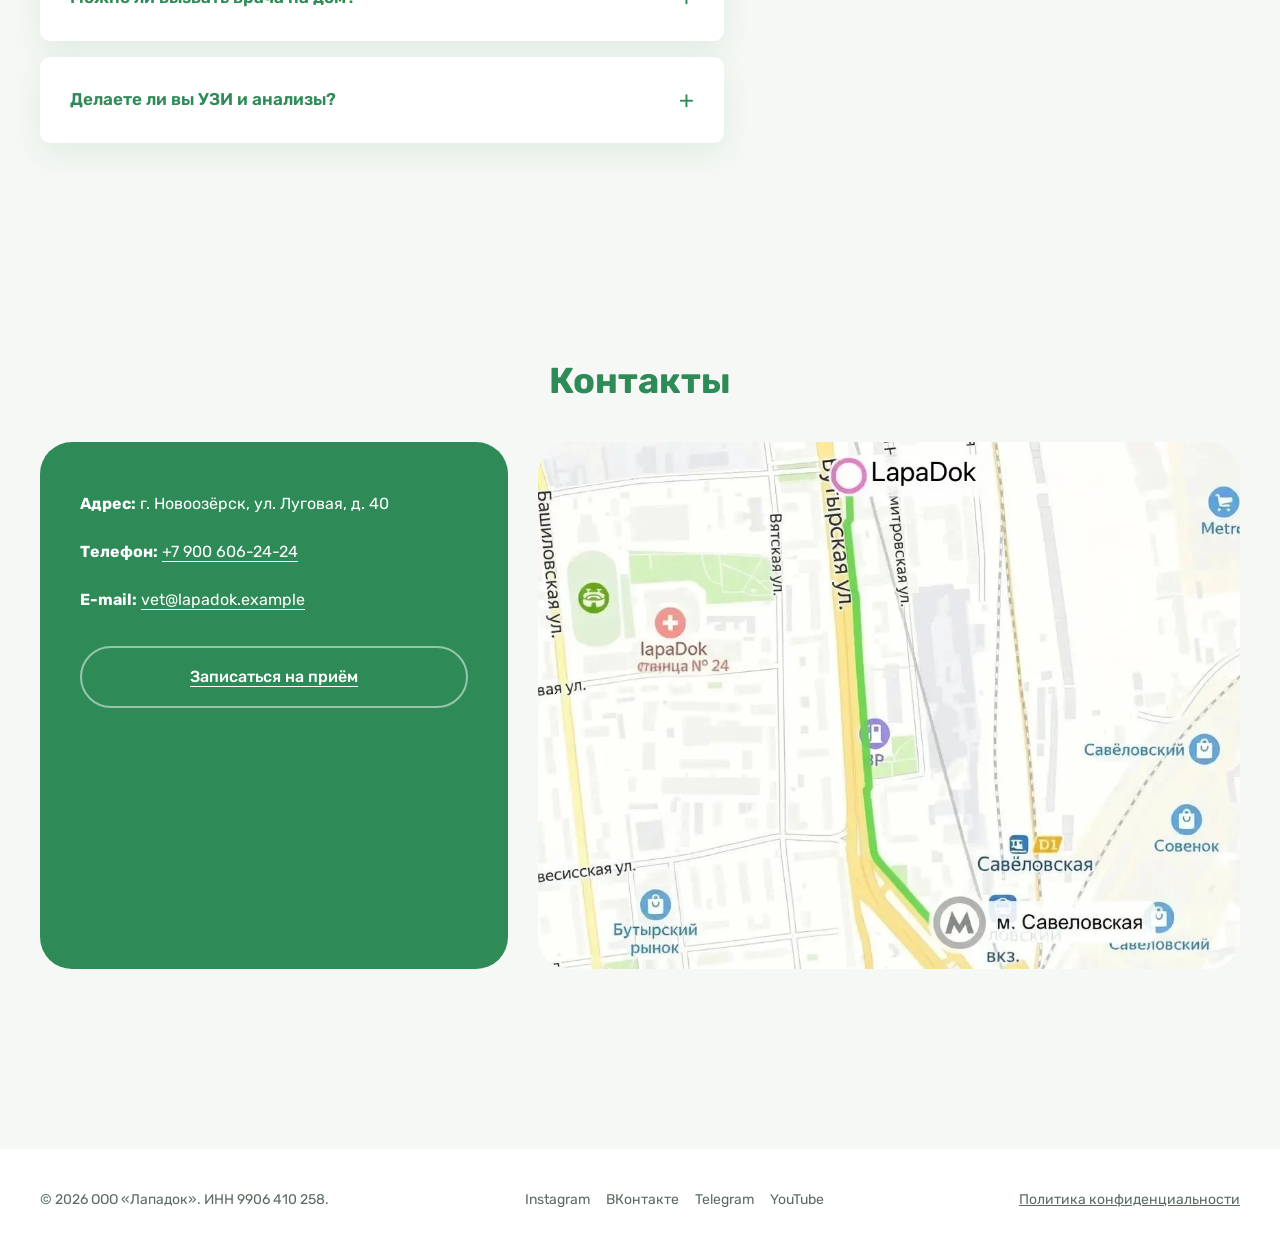
==== commit 7530d3da: "фото castratin" ====
--- a/index.html
+++ b/index.html
@@ -157,7 +157,7 @@
             </div>
           </article>
           <article class="service-card" data-event="service_view" data-service-name="Стерилизация кошки">
-            <div class="service-card__image"><img src="img/castration.png" alt="Стерилизация кошки"></div>
+            <div class="service-card__image"><img src="img/castratin.png" alt="Стерилизация кошки"></div>
             <div class="service-card__content">
               <h3>Стерилизация кошки</h3>
               <p class="service-card__price">от 6 500 ₽</p>
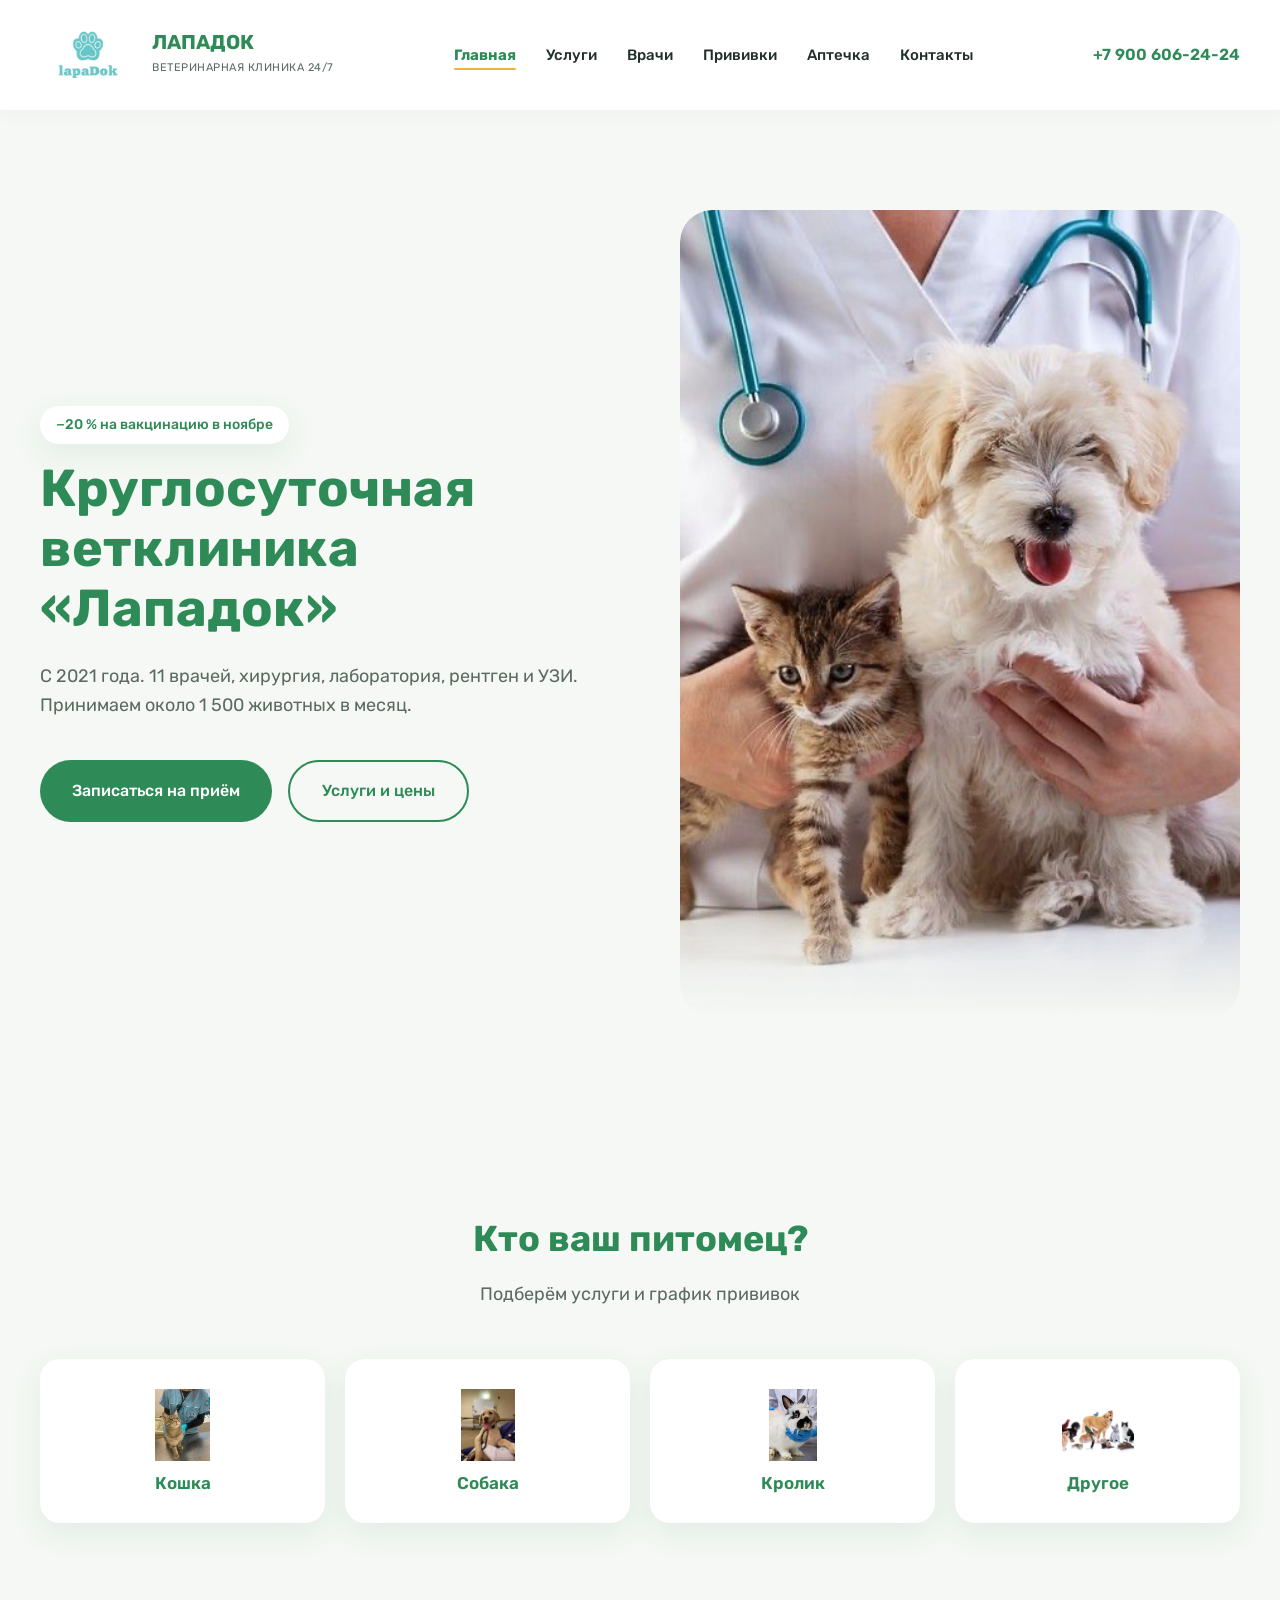
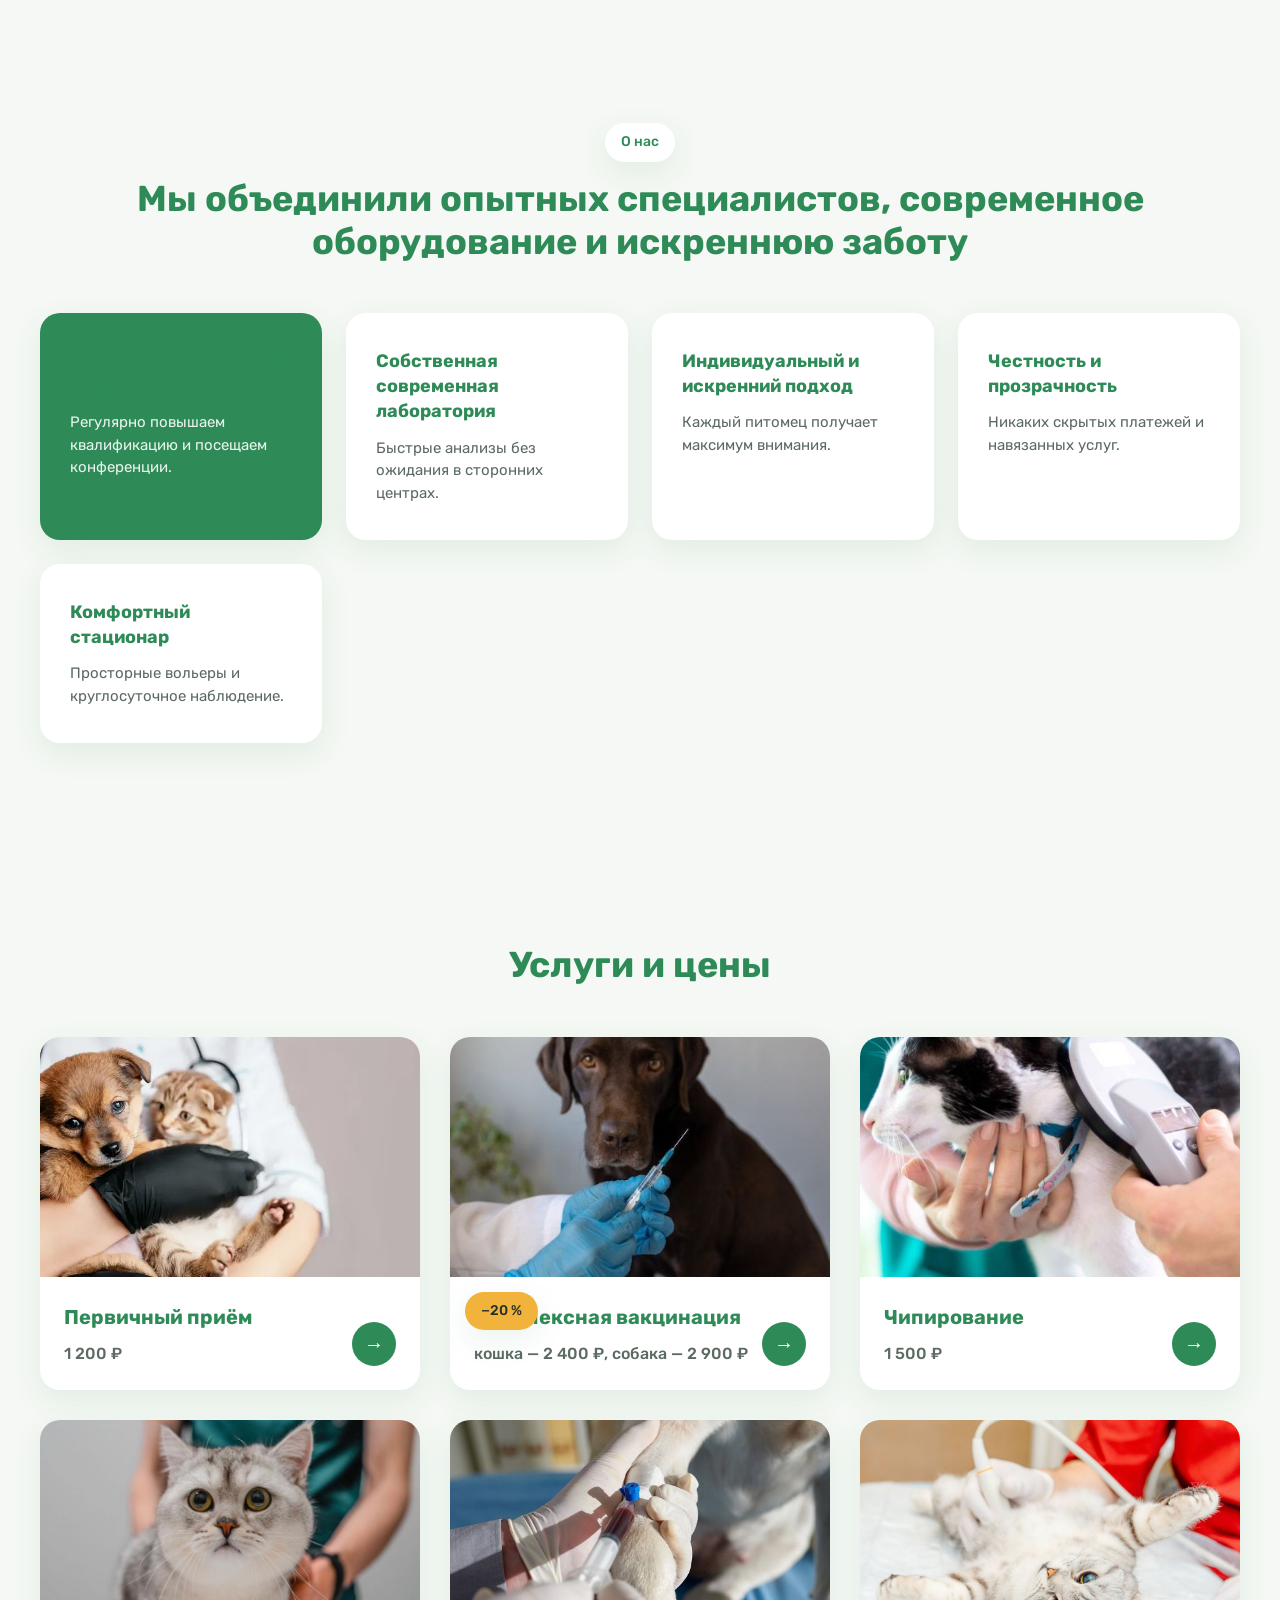
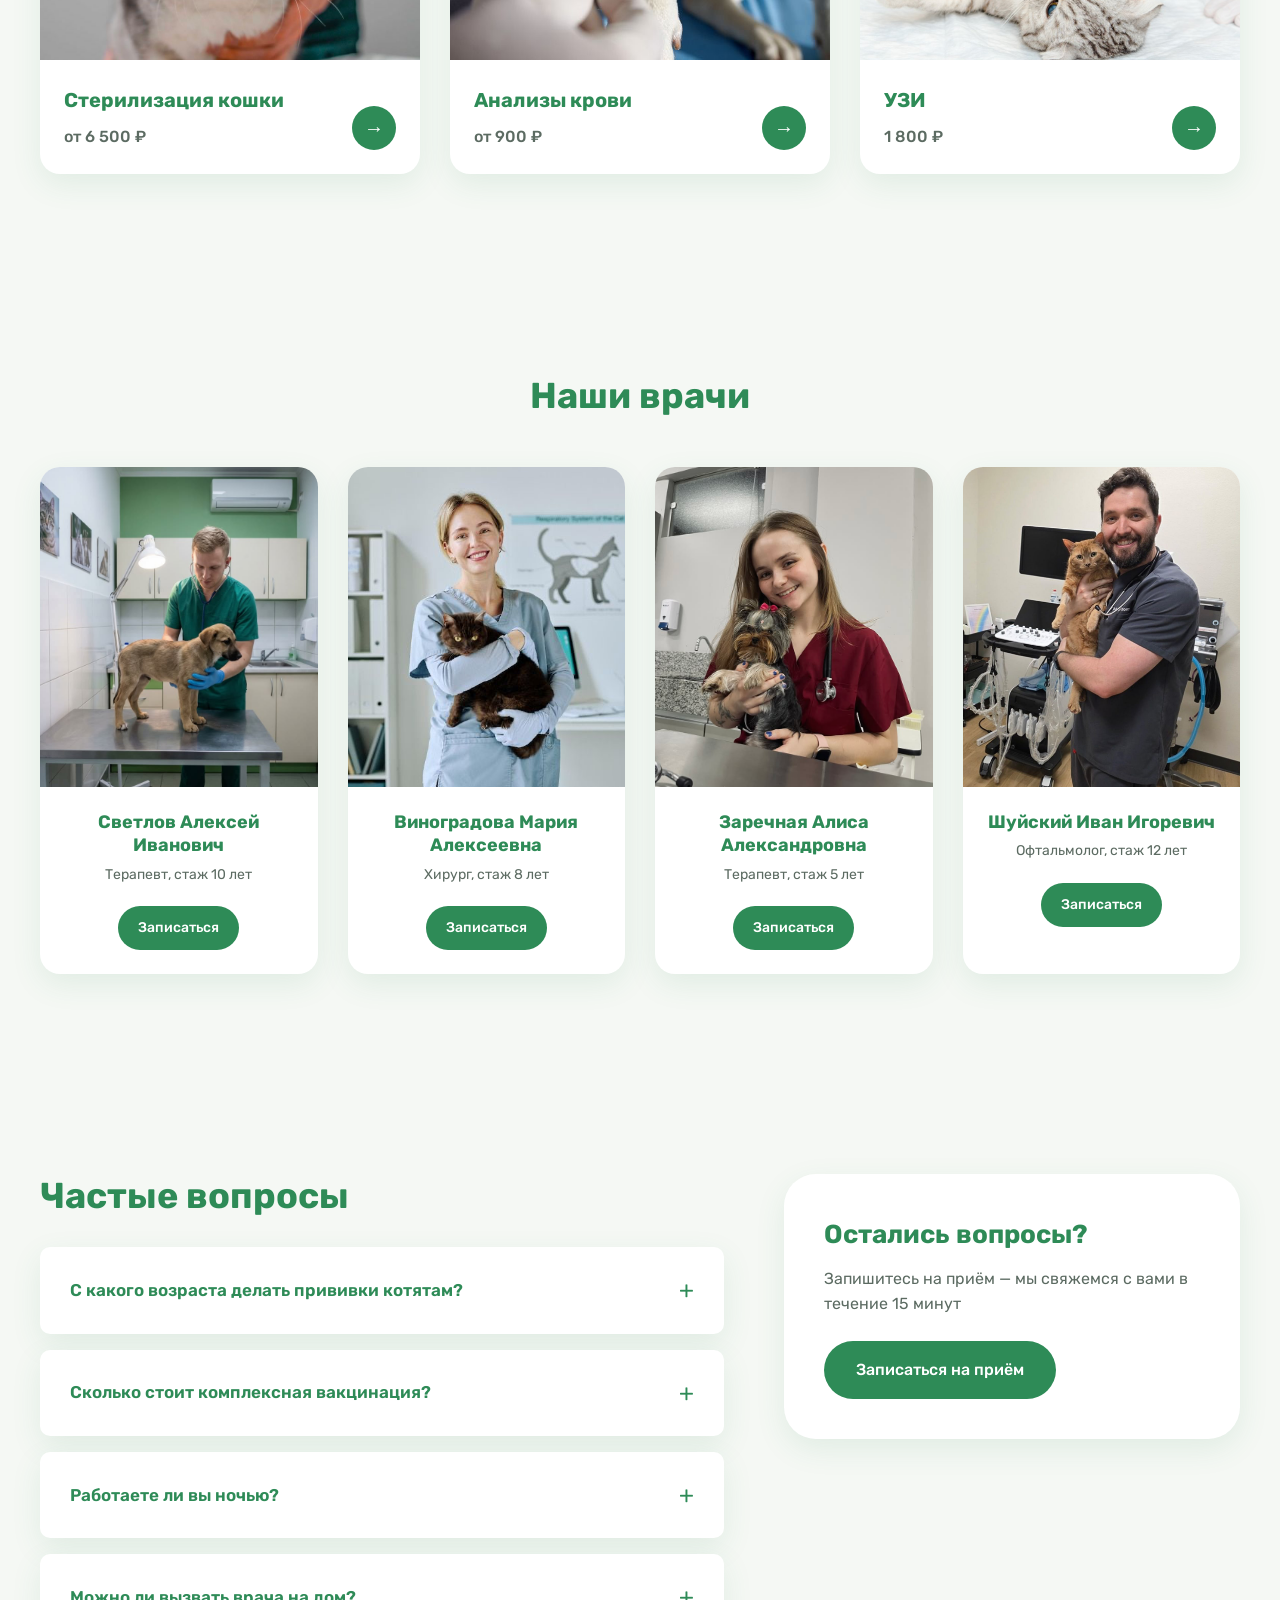
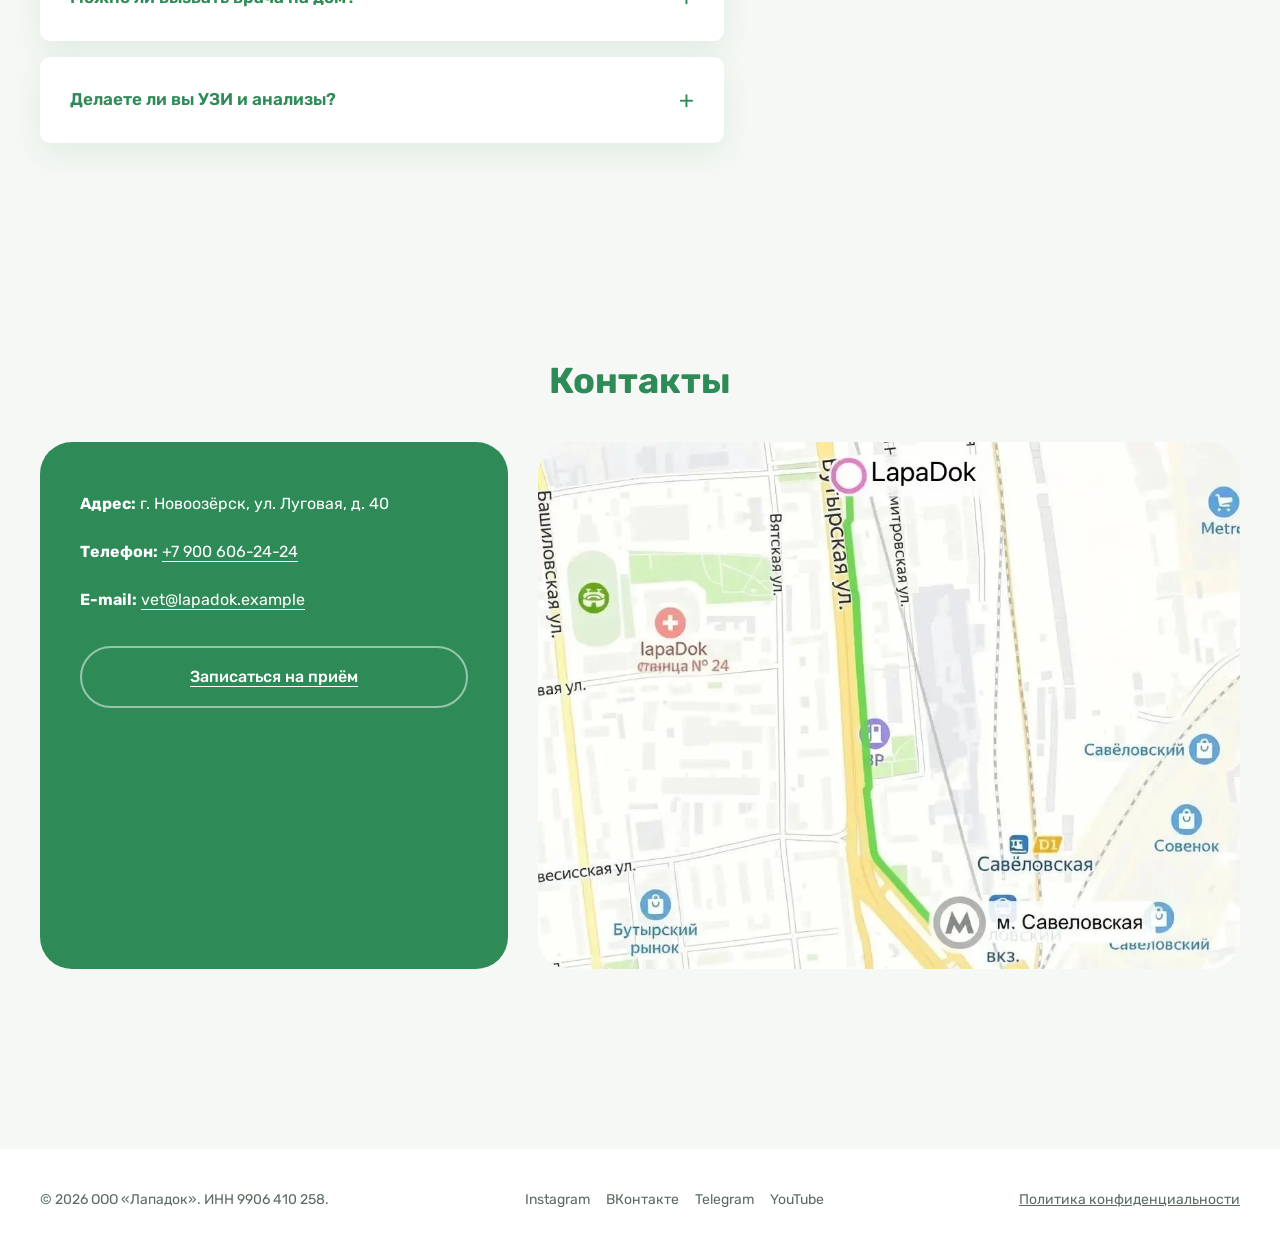
==== commit ba901464: "фото microchiping" ====
--- a/index.html
+++ b/index.html
@@ -149,7 +149,7 @@
             </div>
           </article>
           <article class="service-card" data-event="service_view" data-service-name="Чипирование">
-            <div class="service-card__image"><img src="img/microchipping.png" alt="Чипирование"></div>
+            <div class="service-card__image"><img src="img/microchiping.png" alt="Чипирование"></div>
             <div class="service-card__content">
               <h3>Чипирование</h3>
               <p class="service-card__price">1 500 ₽</p>
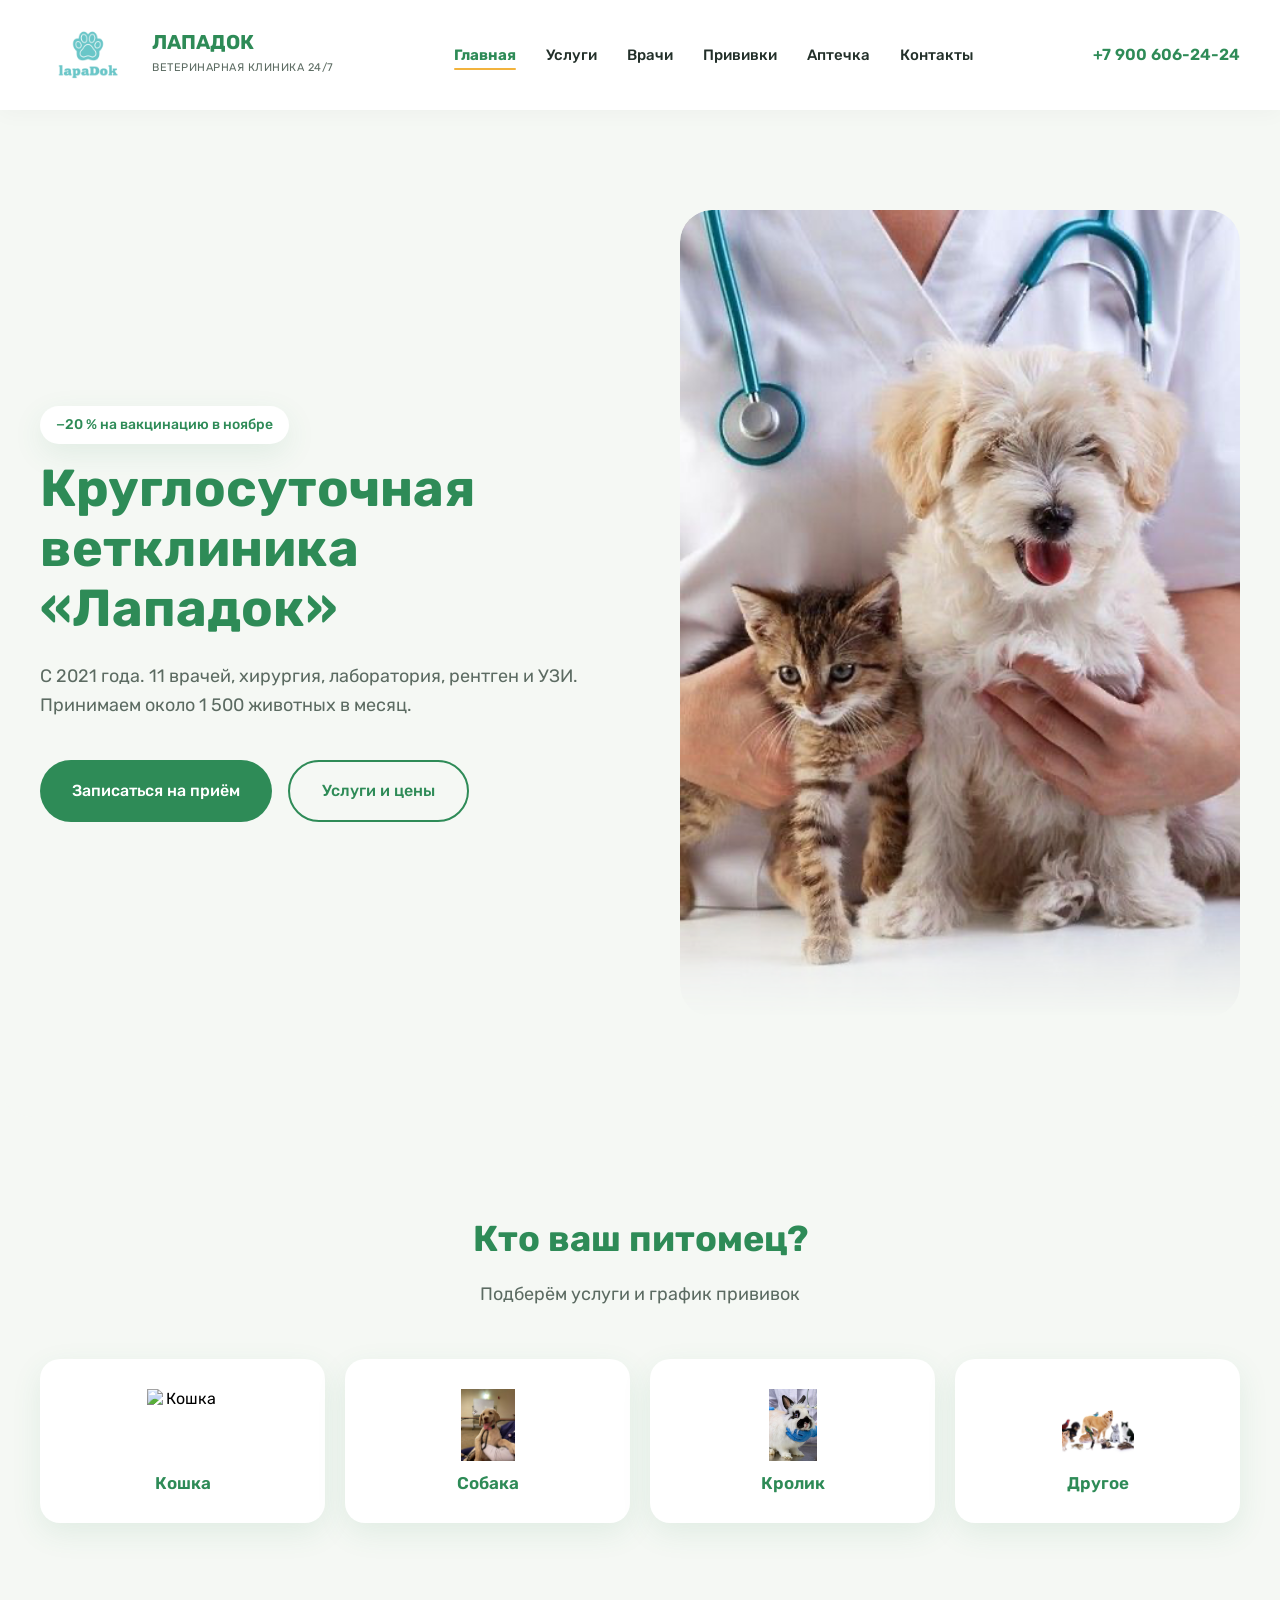
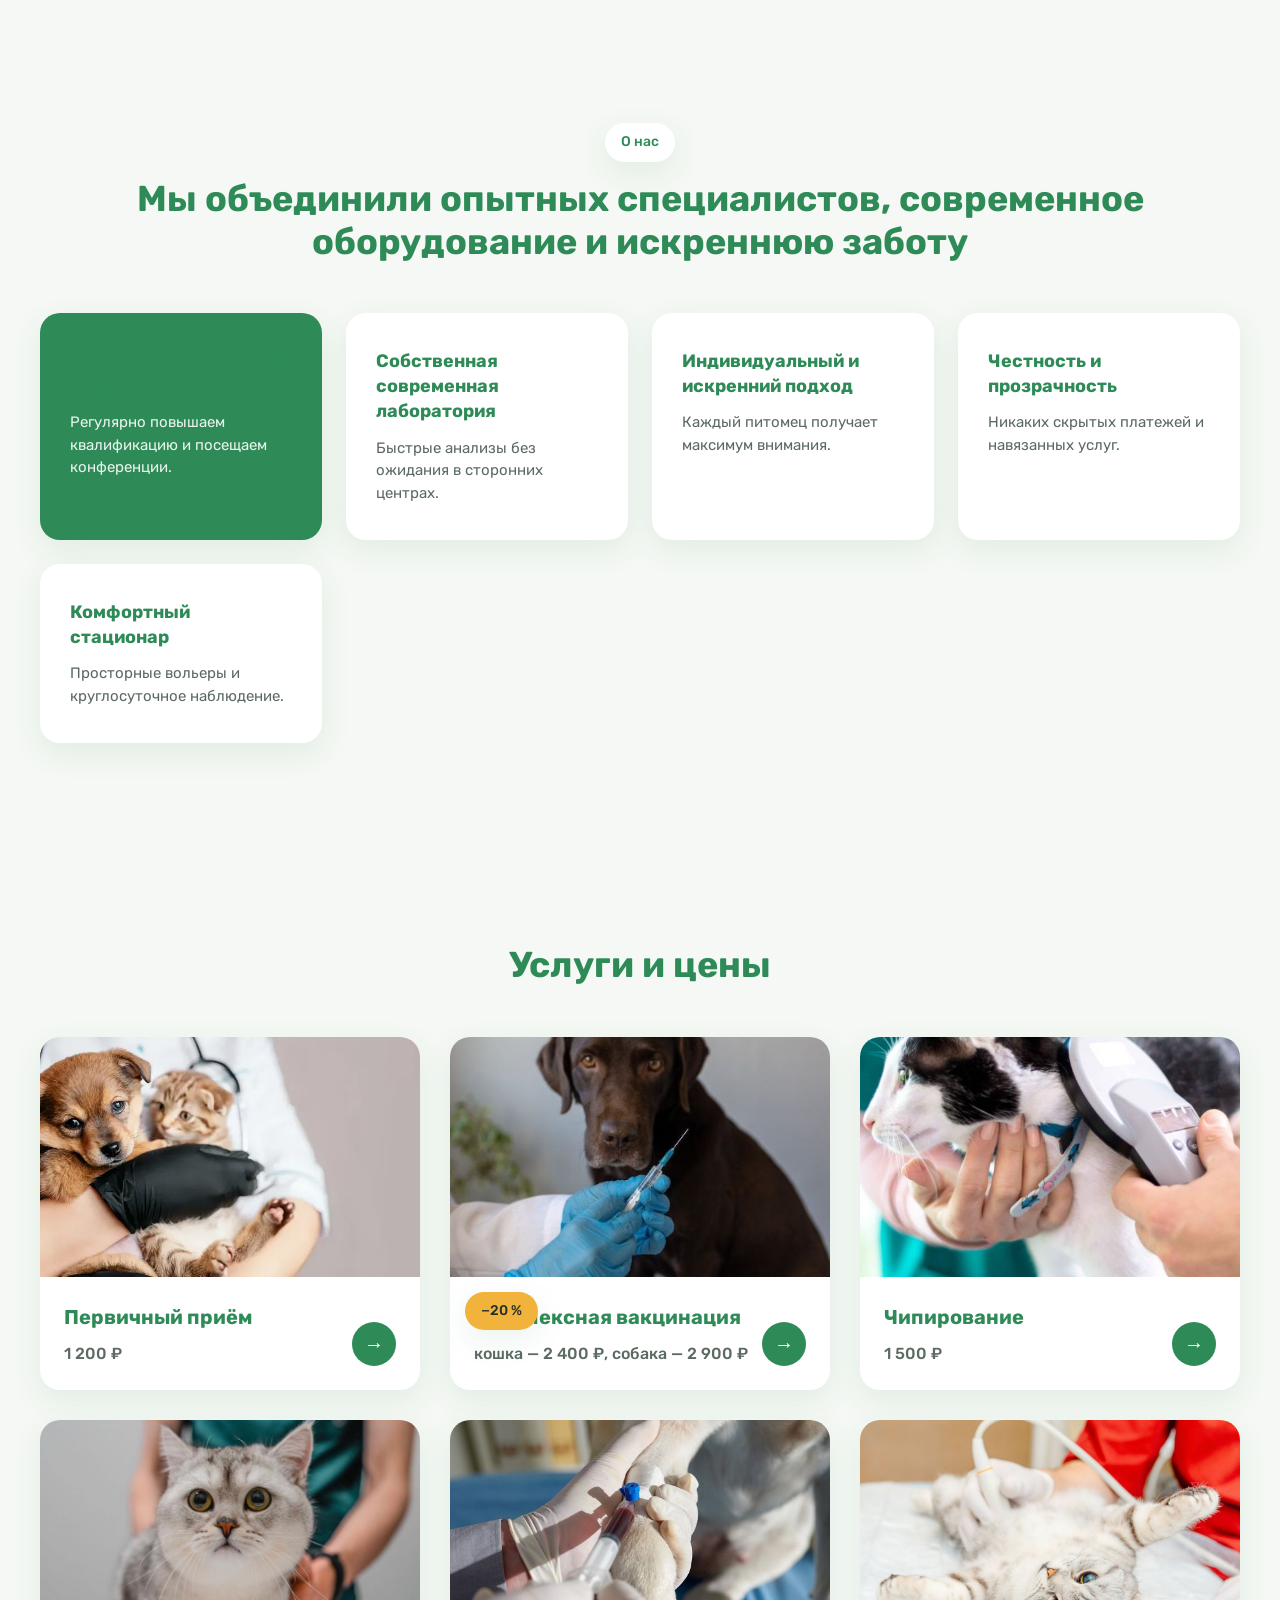
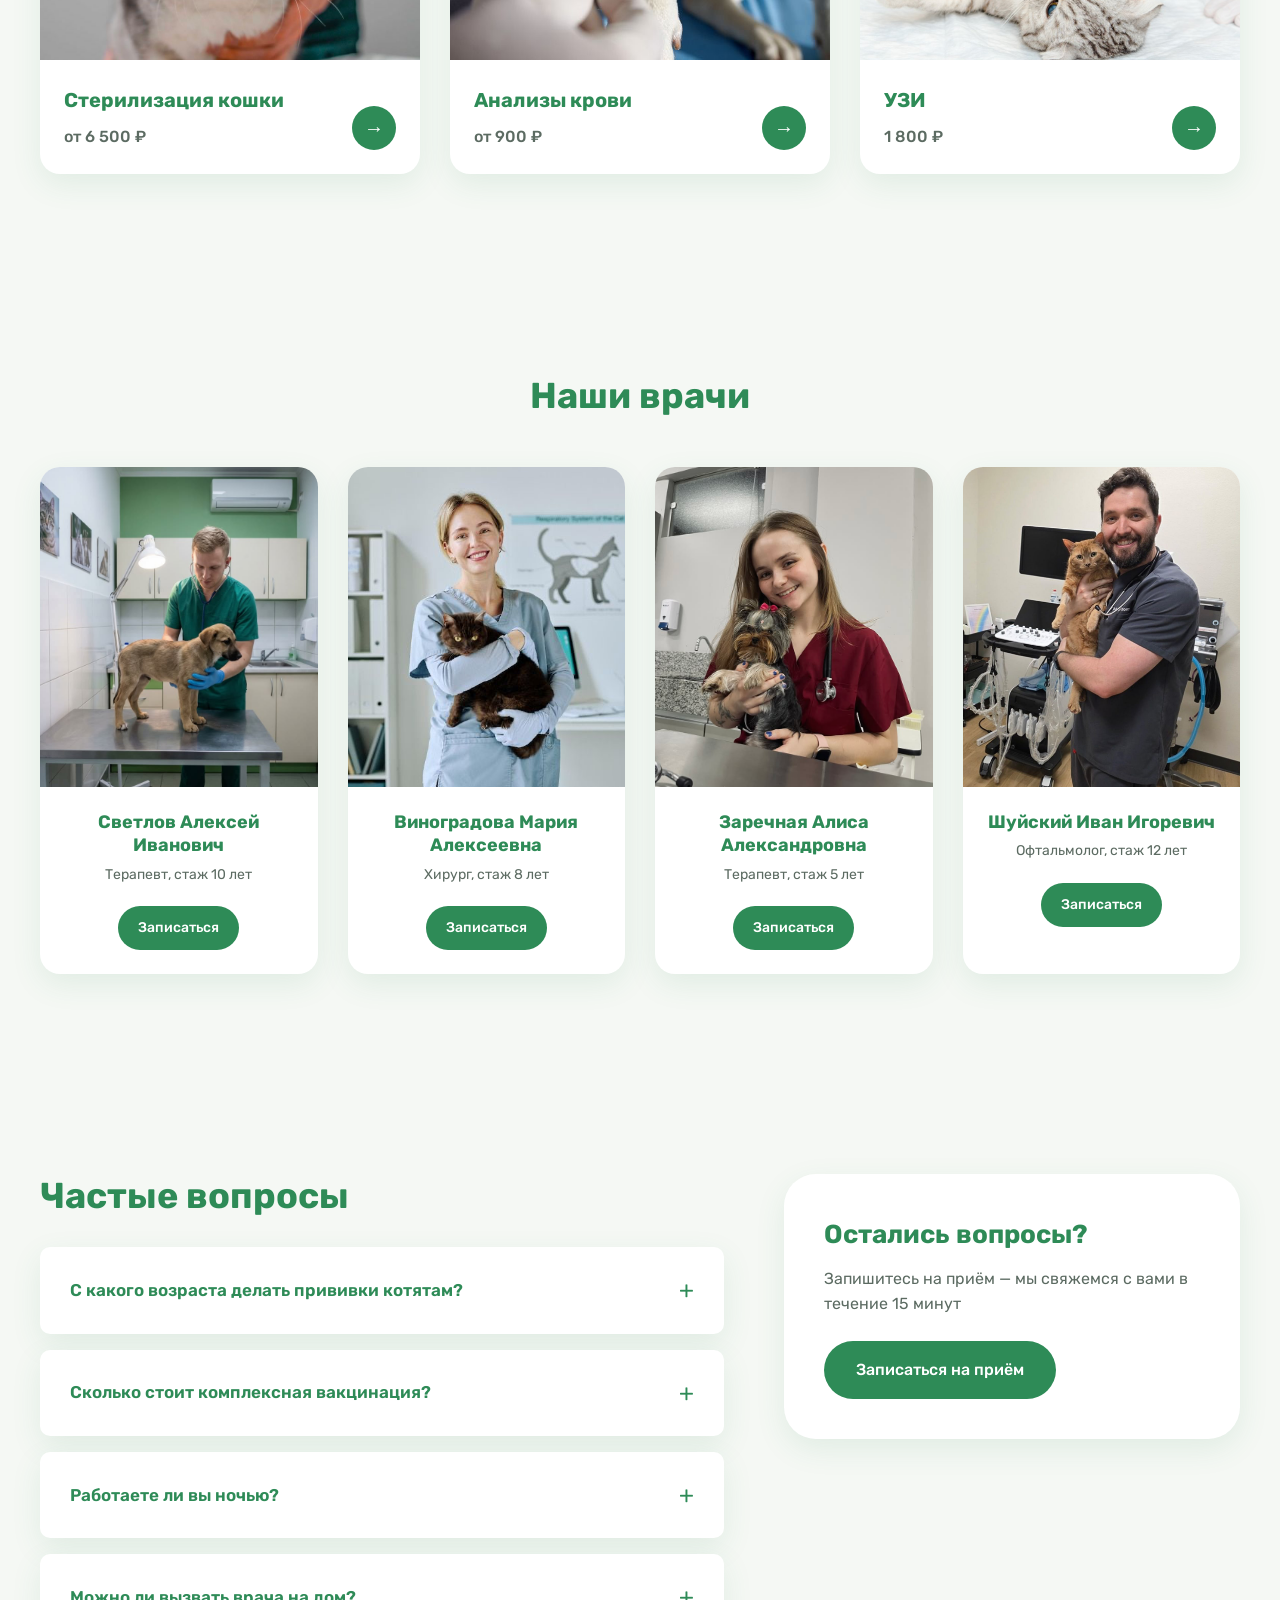
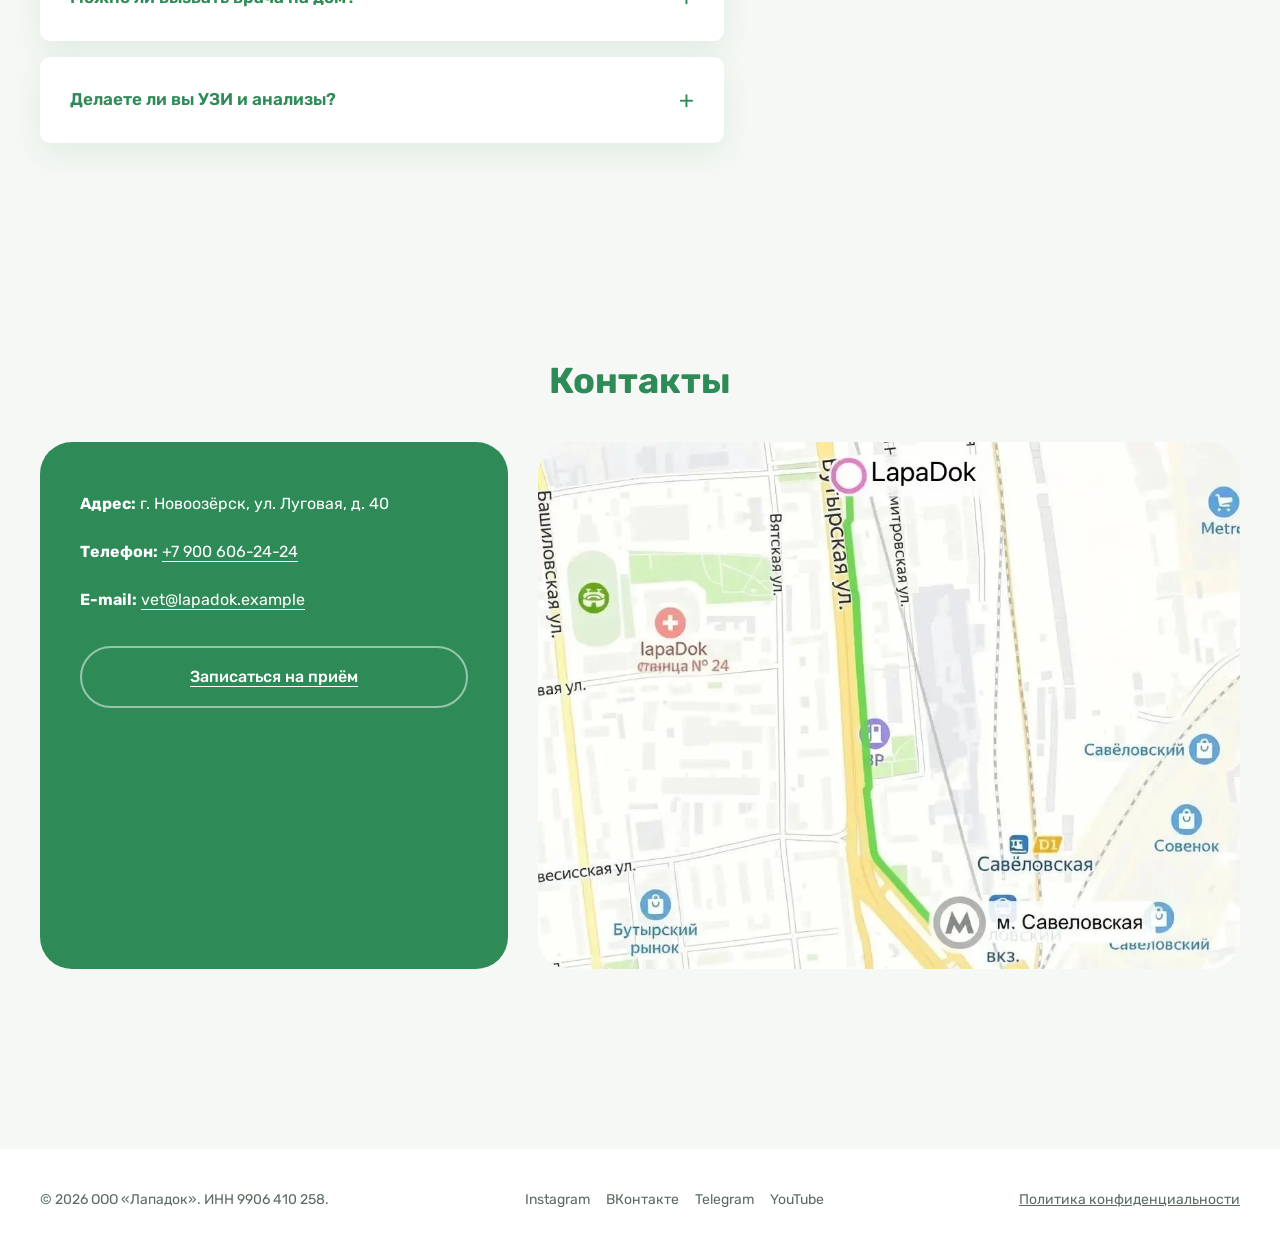
==== commit f23ed0c3: "изменила версию картинок" ====
--- a/index.html
+++ b/index.html
@@ -75,7 +75,7 @@
         </div>
         <div class="pet-select__grid">
           <button type="button" class="pet-select__card" data-event="pet_type_select" data-pet-type="cat">
-            <span class="pet-select__emoji"><img src="img/cat.png" alt="Кошка"></span>
+            <span class="pet-select__emoji"><img src="img/ cat.webp" alt="Кошка"></span>
             <span class="pet-select__label">Кошка</span>
           </button>
           <button type="button" class="pet-select__card" data-event="pet_type_select" data-pet-type="dog">
@@ -157,7 +157,7 @@
             </div>
           </article>
           <article class="service-card" data-event="service_view" data-service-name="Стерилизация кошки">
-            <div class="service-card__image"><img src="img/castratin.png" alt="Стерилизация кошки"></div>
+            <div class="service-card__image"><img src="img/castratin.webp" alt="Стерилизация кошки"></div>
             <div class="service-card__content">
               <h3>Стерилизация кошки</h3>
               <p class="service-card__price">от 6 500 ₽</p>
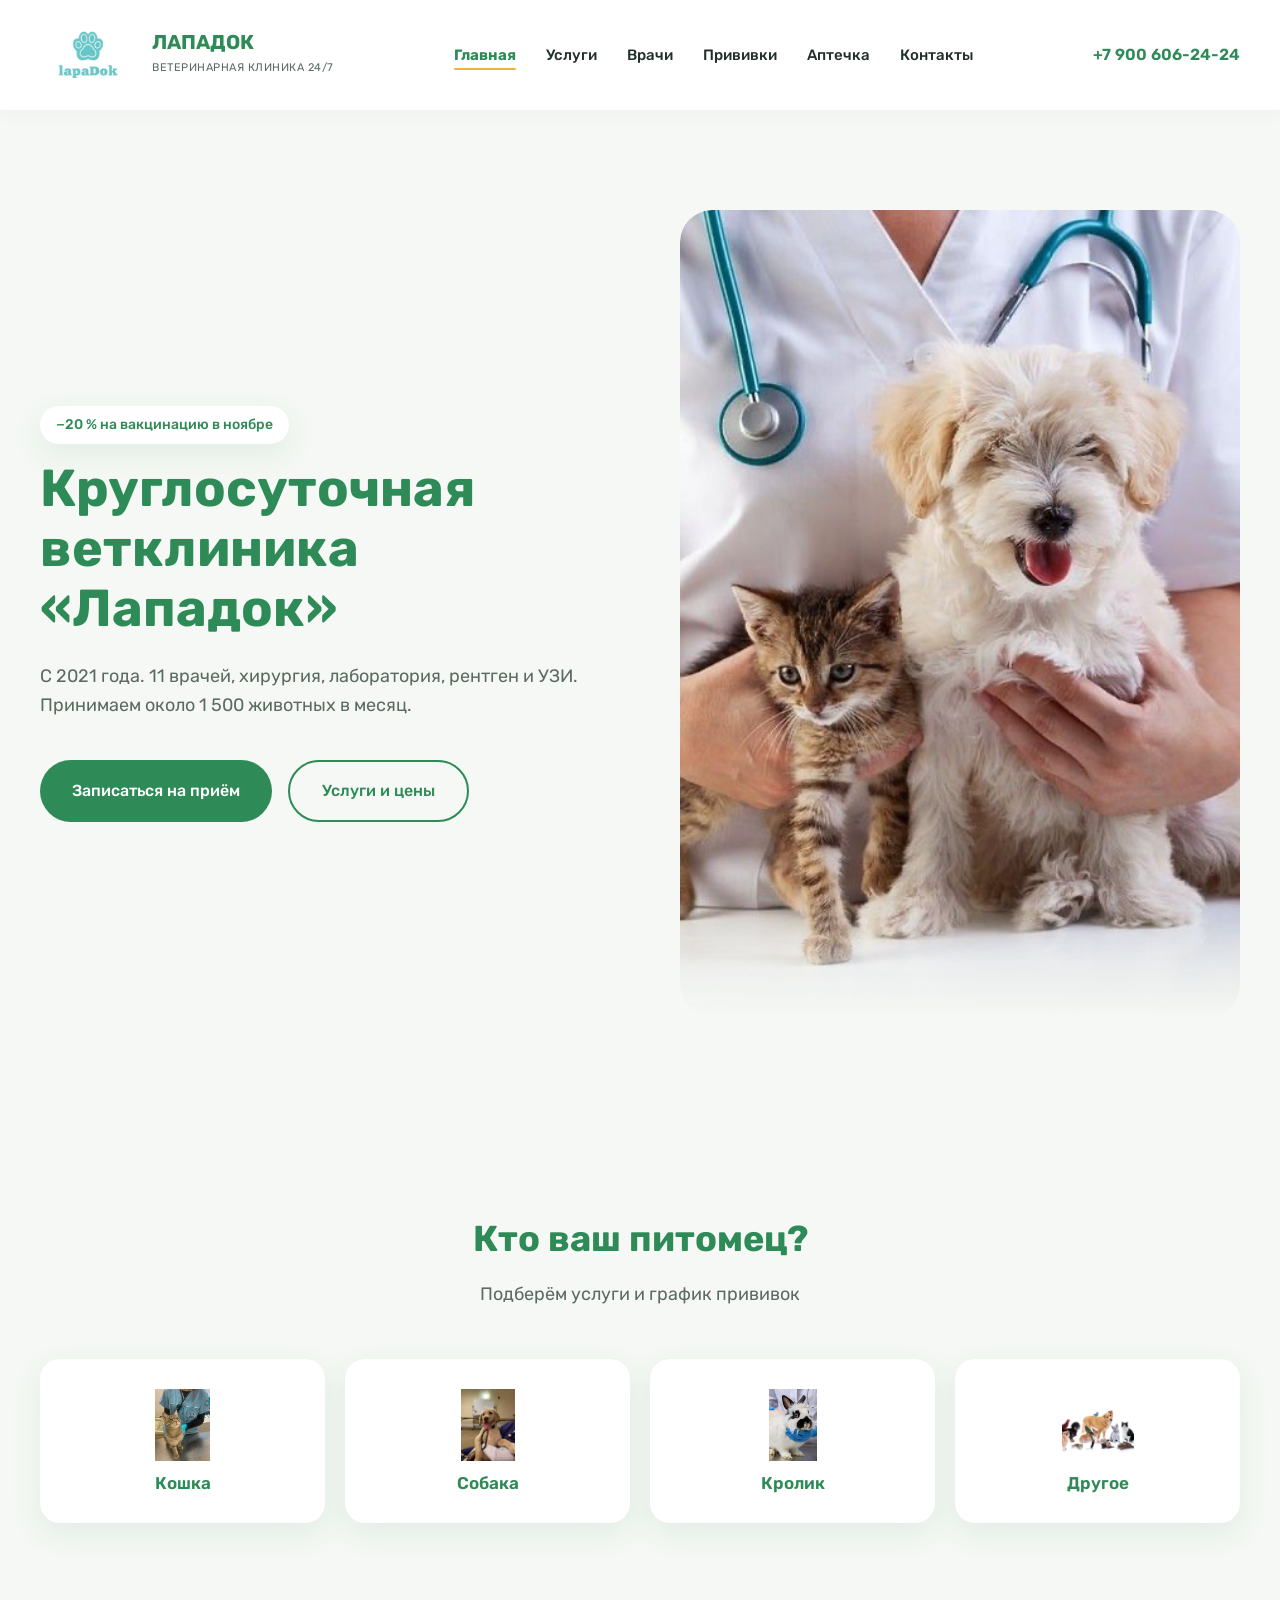
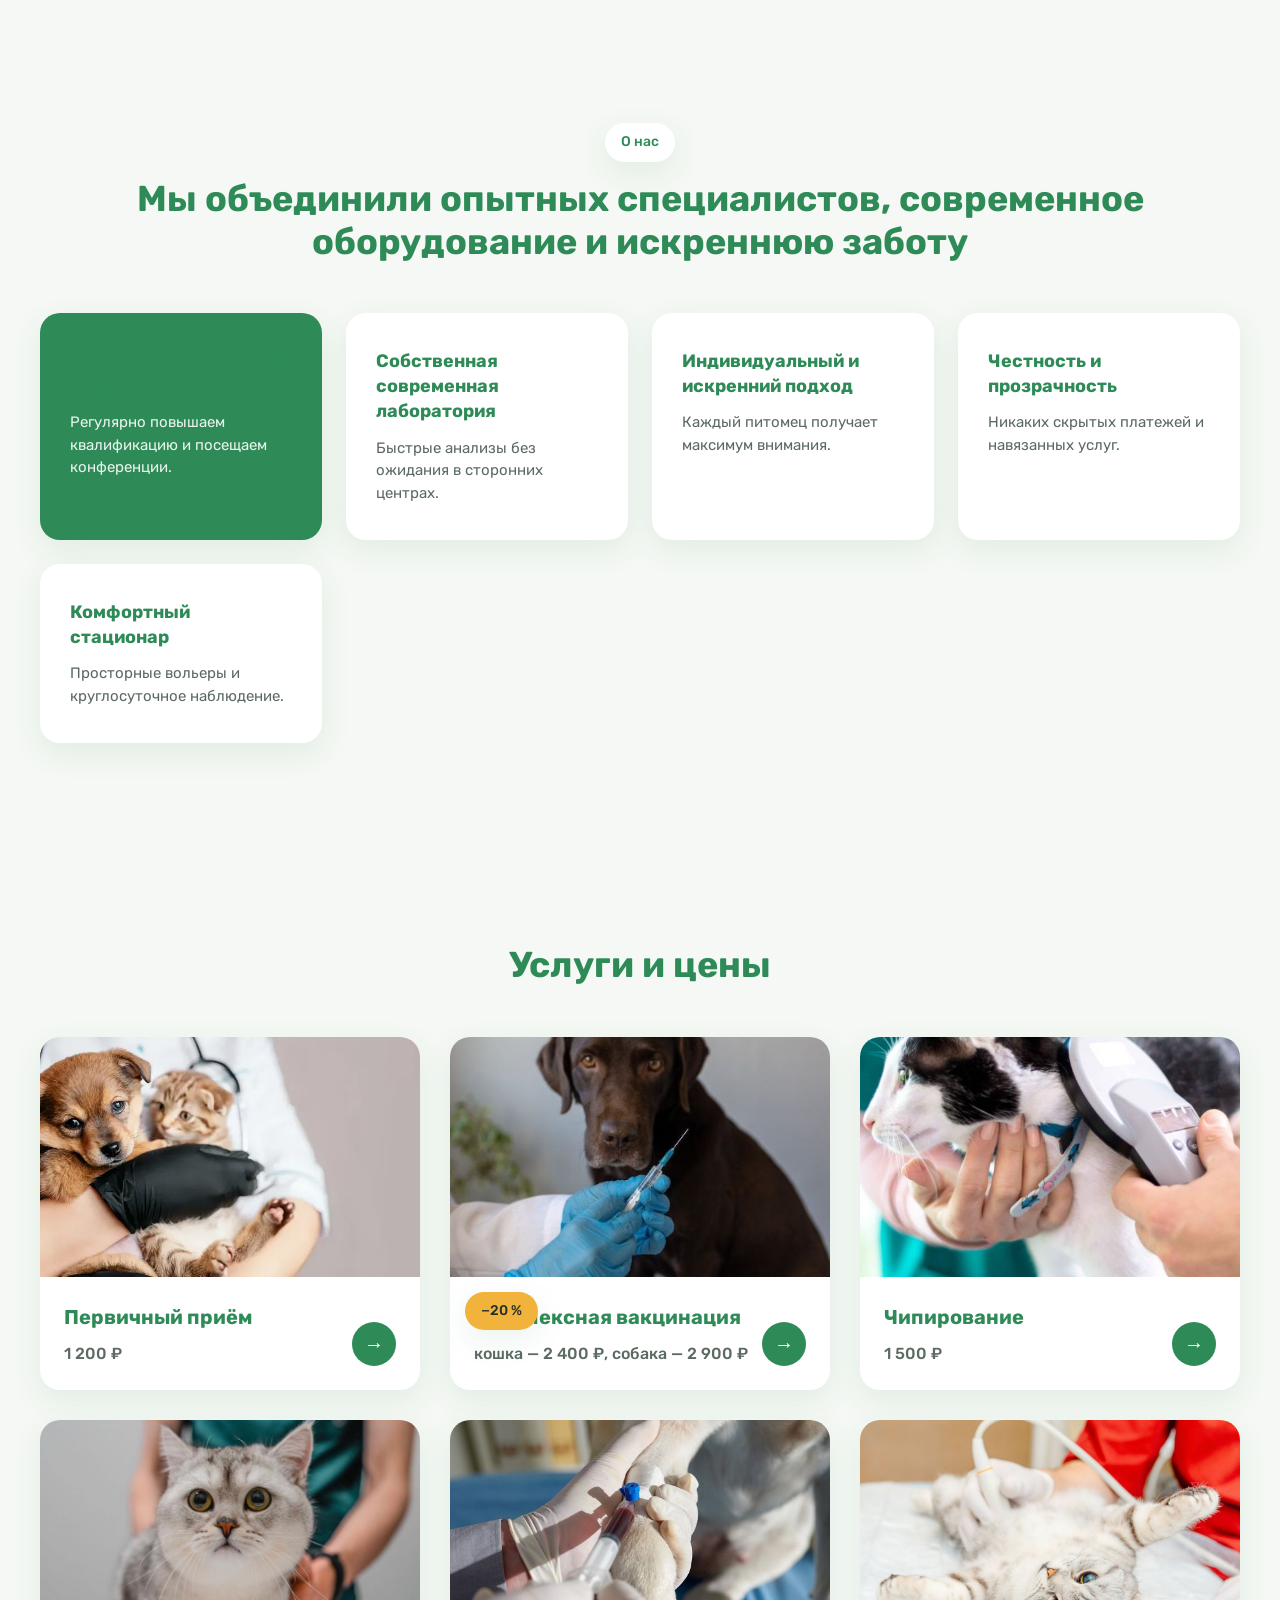
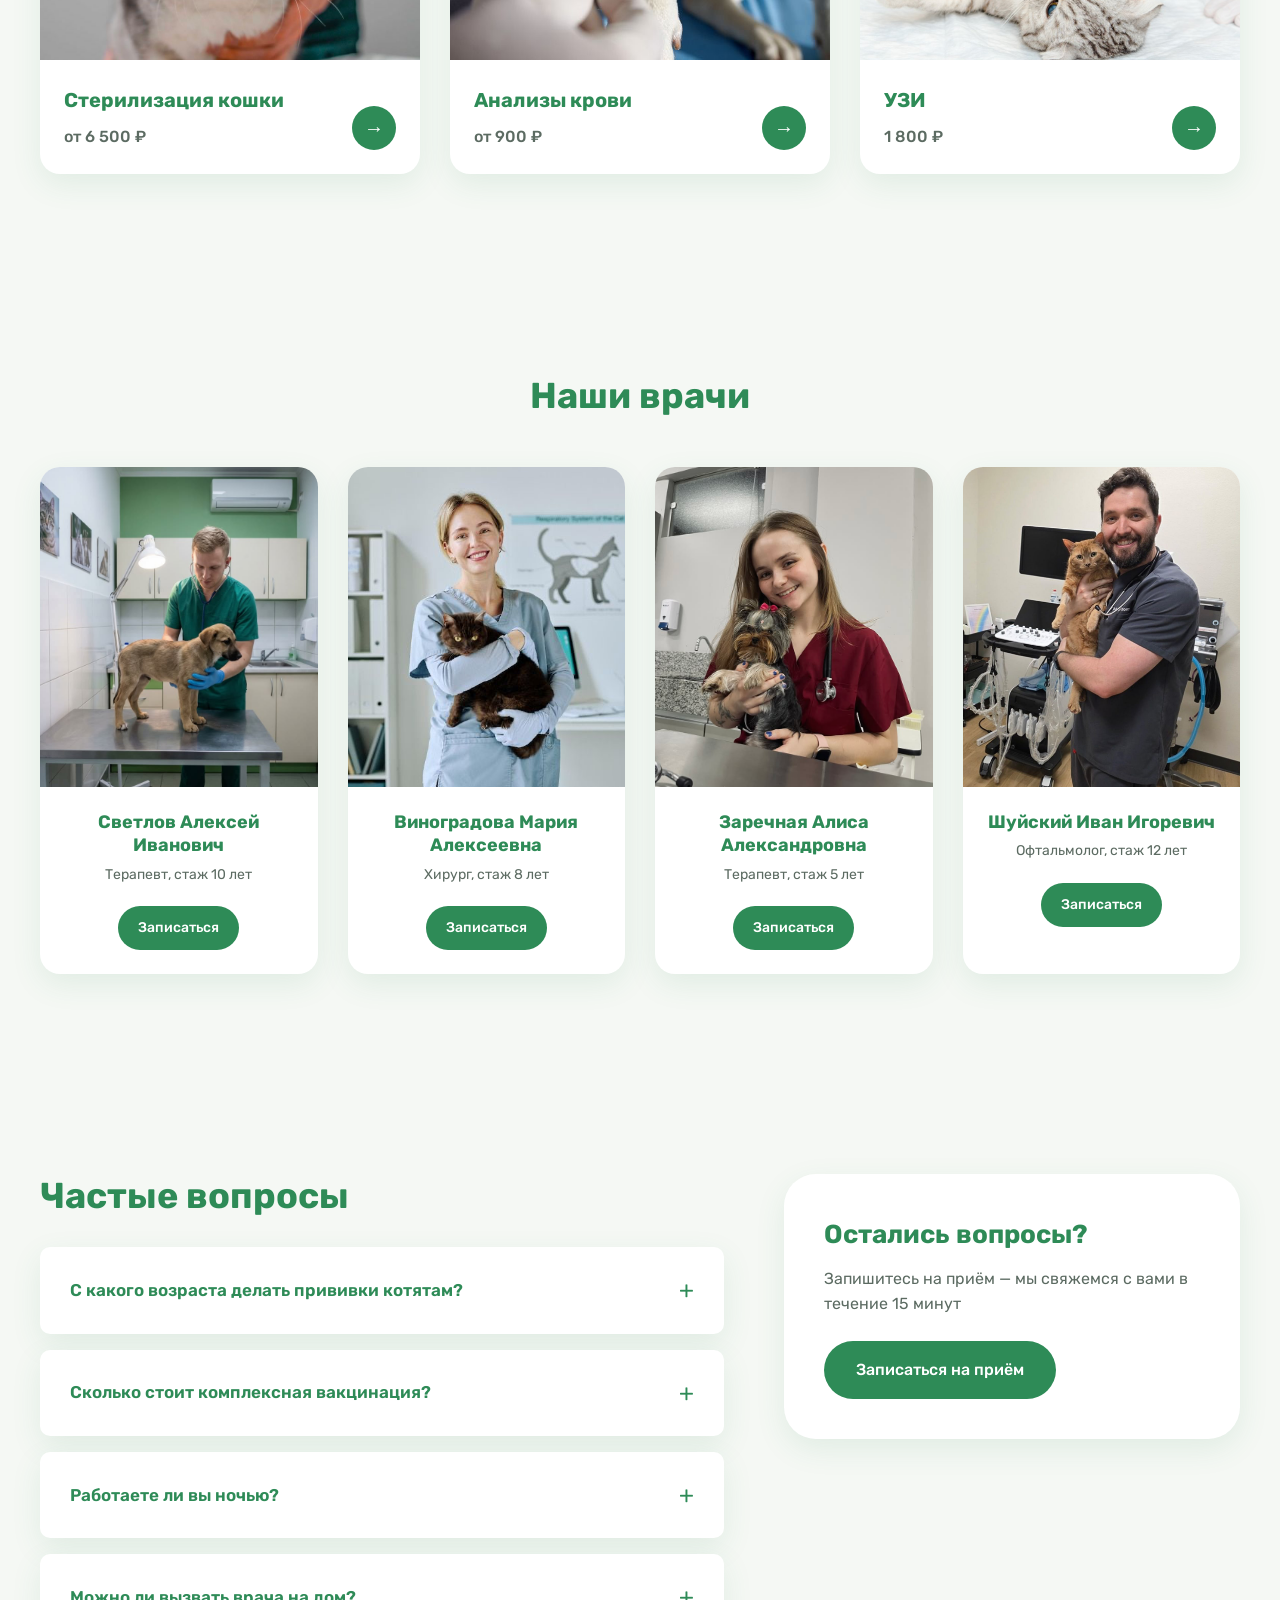
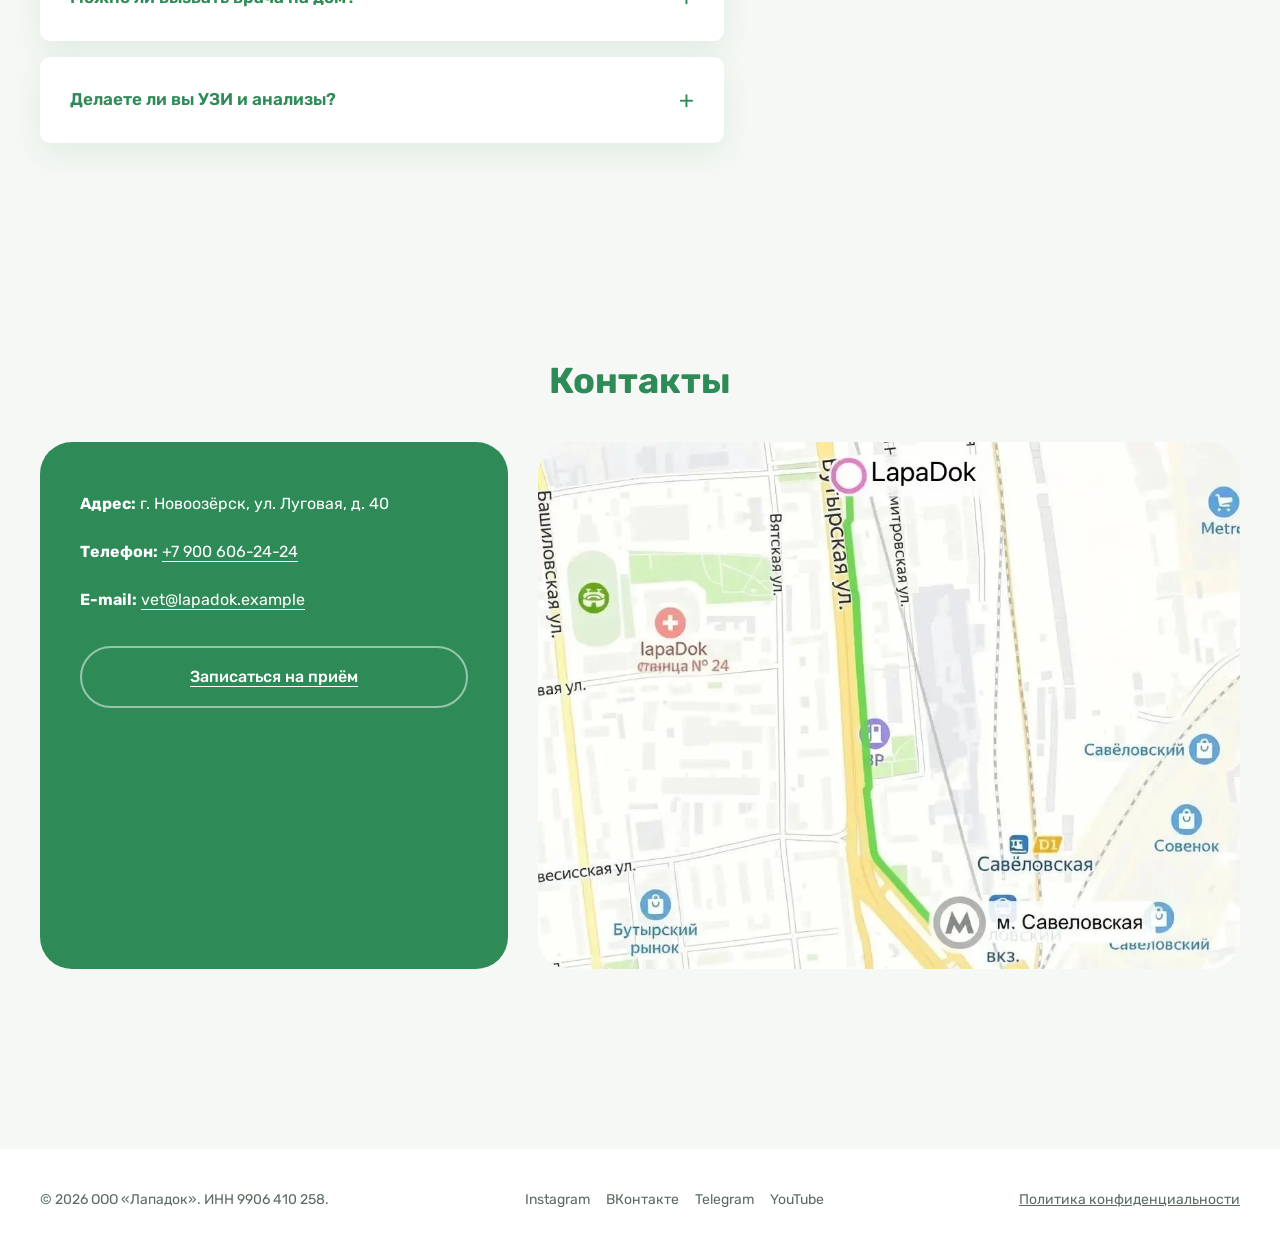
==== commit b503d15a: "подключила картинки" ====
--- a/index.html
+++ b/index.html
@@ -75,7 +75,7 @@
         </div>
         <div class="pet-select__grid">
           <button type="button" class="pet-select__card" data-event="pet_type_select" data-pet-type="cat">
-            <span class="pet-select__emoji"><img src="img/ cat.webp" alt="Кошка"></span>
+            <span class="pet-select__emoji"><img src="img/cat.webp" alt="Кошка"></span>
             <span class="pet-select__label">Кошка</span>
           </button>
           <button type="button" class="pet-select__card" data-event="pet_type_select" data-pet-type="dog">
@@ -191,7 +191,7 @@
         </div>
         <div class="doctors__grid">
           <article class="doctor-card" data-event="doctor_view" data-doctor-id="doc-01" data-specialty="Терапевт">
-            <img src="img/doctor-1.png" alt="Светлов Алексей" class="doctor-card__img">
+            <img src="img/doctor-1.webp" alt="Светлов Алексей" class="doctor-card__img">
             <div class="doctor-card__info">
               <h3>Светлов Алексей Иванович</h3>
               <p>Терапевт, стаж 10 лет</p>
@@ -200,7 +200,7 @@
             </div>
           </article>
           <article class="doctor-card" data-event="doctor_view" data-doctor-id="doc-02" data-specialty="Хирург">
-            <img src="img/doctor-2.png" alt="Виноградова Мария" class="doctor-card__img">
+            <img src="img/doctor-2.webp" alt="Виноградова Мария" class="doctor-card__img">
             <div class="doctor-card__info">
               <h3>Виноградова Мария Алексеевна</h3>
               <p>Хирург, стаж 8 лет</p>
@@ -209,7 +209,7 @@
             </div>
           </article>
           <article class="doctor-card" data-event="doctor_view" data-doctor-id="doc-03" data-specialty="Терапевт">
-            <img src="img/doctor-3.png" alt="Заречная Алиса" class="doctor-card__img">
+            <img src="img/doctor-3.webp" alt="Заречная Алиса" class="doctor-card__img">
             <div class="doctor-card__info">
               <h3>Заречная Алиса Александровна</h3>
               <p>Терапевт, стаж 5 лет</p>
@@ -218,7 +218,7 @@
             </div>
           </article>
           <article class="doctor-card" data-event="doctor_view" data-doctor-id="doc-04" data-specialty="Офтальмолог">
-            <img src="img/doctor-4.png" alt="Шуйский Иван" class="doctor-card__img">
+            <img src="img/doctor-4.webp" alt="Шуйский Иван" class="doctor-card__img">
             <div class="doctor-card__info">
               <h3>Шуйский Иван Игоревич</h3>
               <p>Офтальмолог, стаж 12 лет</p>
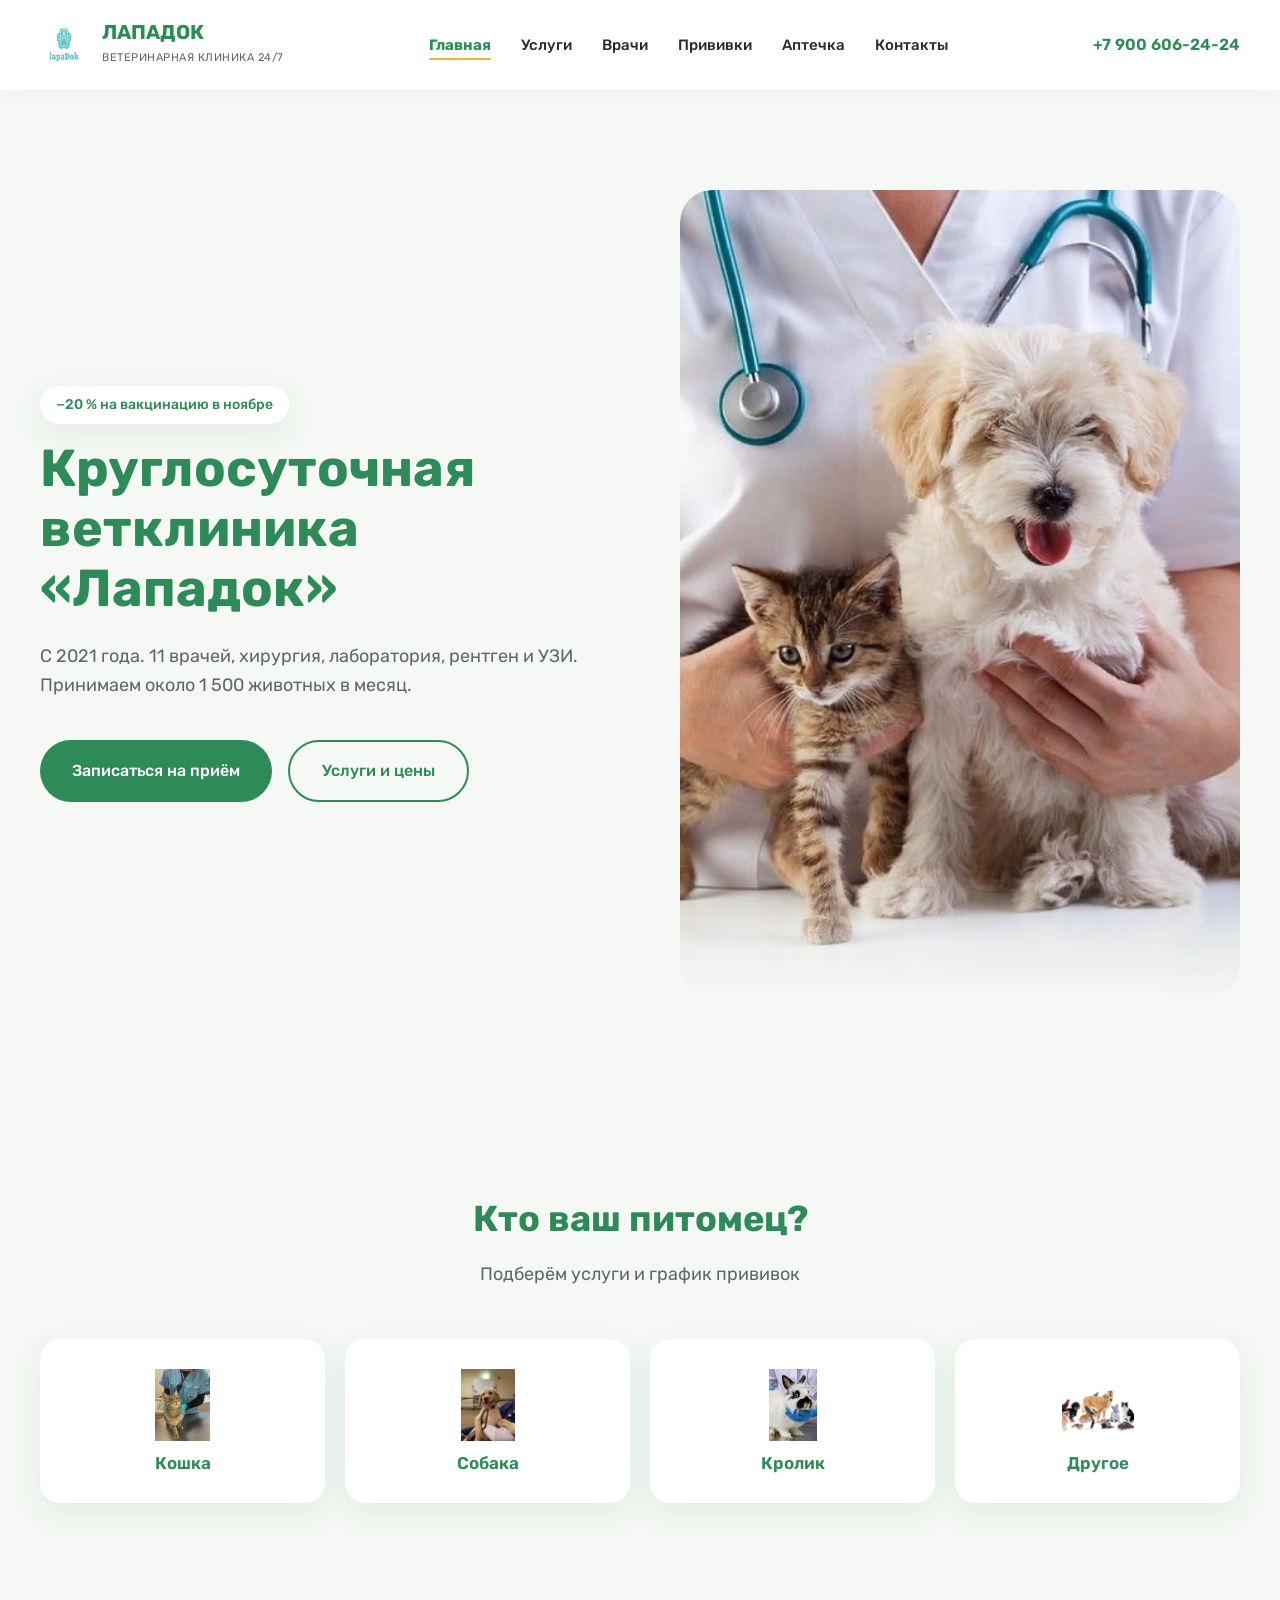
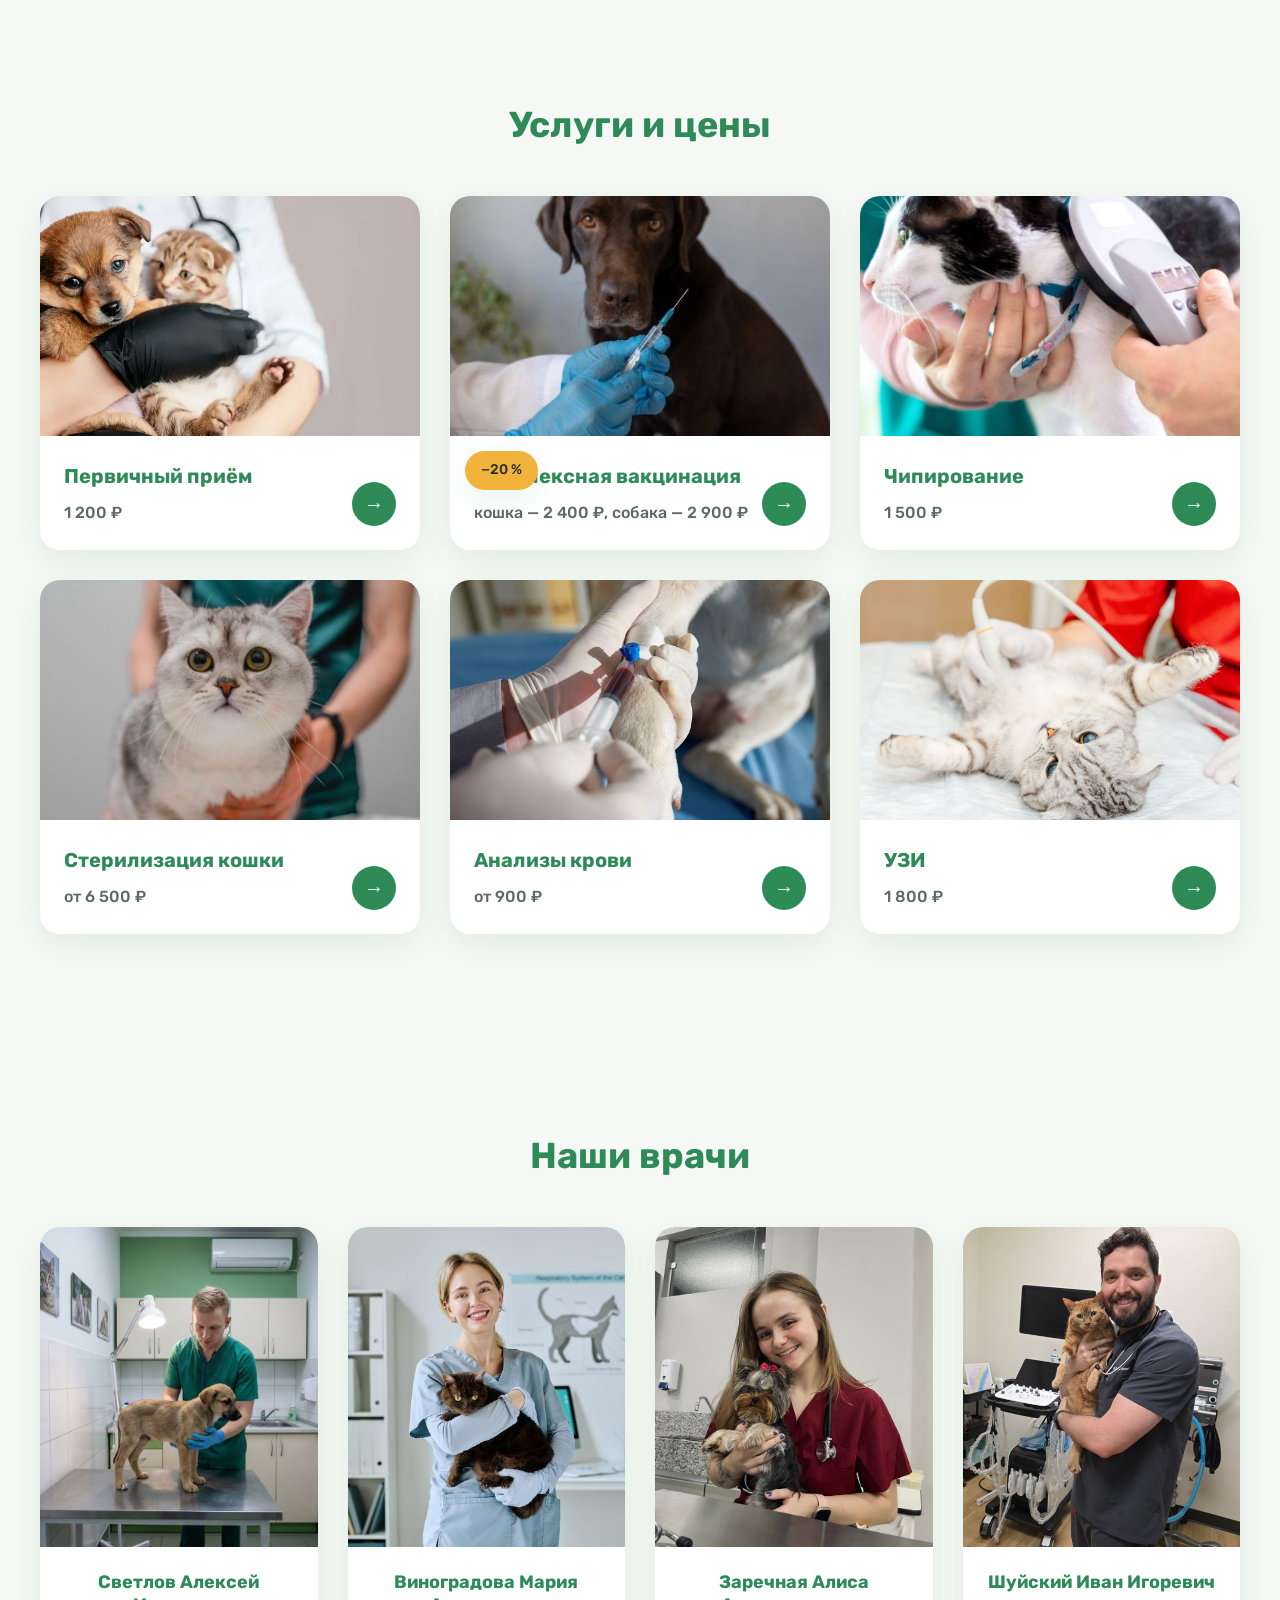
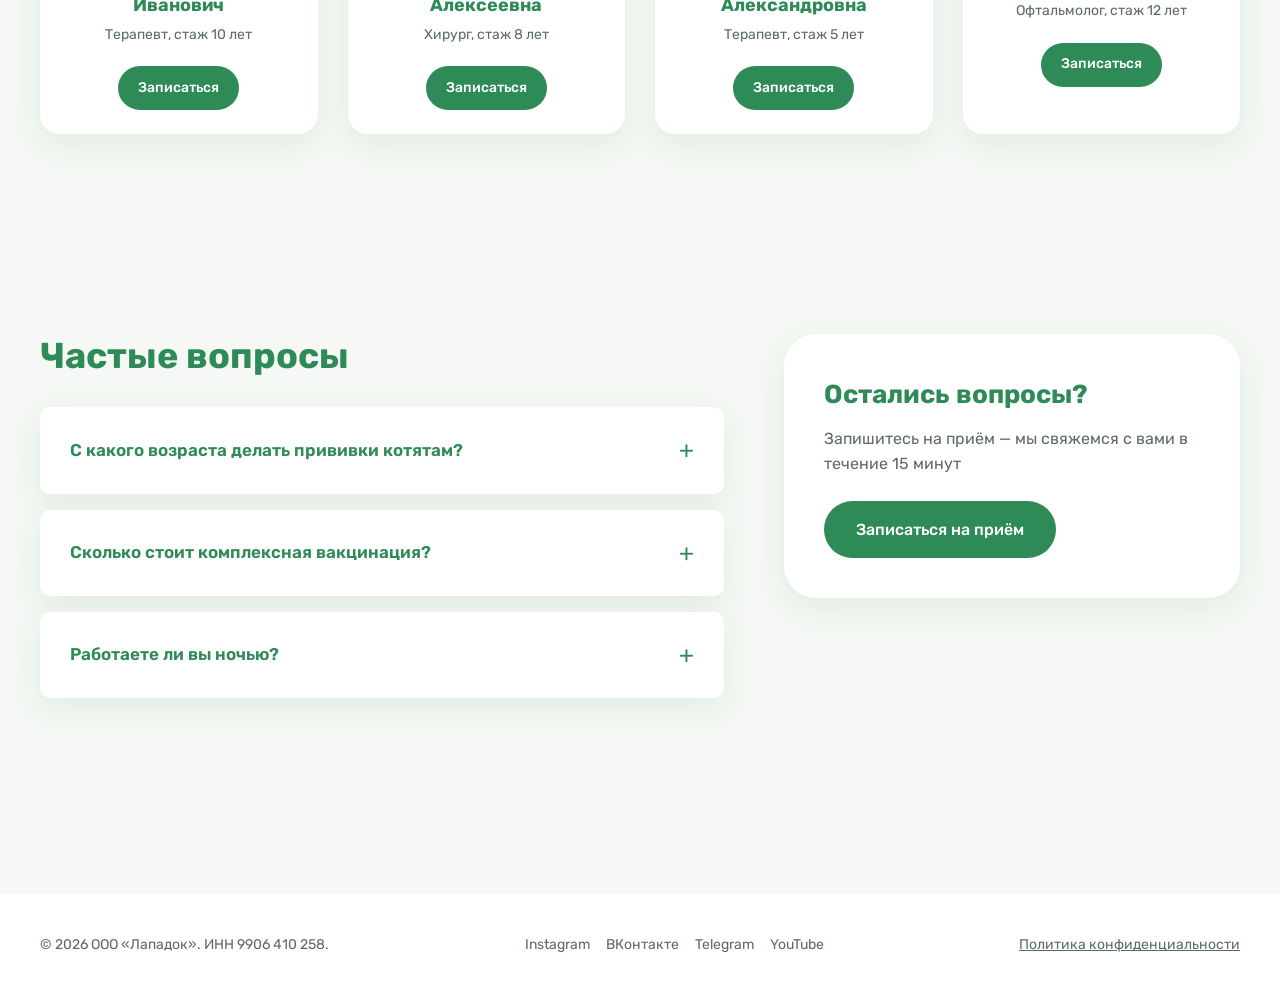
==== commit 08b9bfc9: "исправление ошибки 404" ====
--- a/index.html
+++ b/index.html
@@ -28,7 +28,7 @@
   <header class="header">
     <div class="container header__inner">
       <a href="index.html" class="logo">
-        <img src="img/logo.png" alt="Лападок" width="100" height="70">
+        <img src="img/logo.png" alt="Лападок" width="50" height="50">
         <div class="logo__text">
           <span class="logo__title">ЛАПАДОК</span>
           <span class="logo__subtitle">ветеринарная клиника 24/7</span>
@@ -94,37 +94,6 @@
       </div>
     </section>
 
-    <section class="features section">
-      <div class="container">
-        <div class="section__header text-center">
-          <span class="badge">О нас</span>
-          <h2 class="section__title">Мы объединили опытных специалистов, современное оборудование и искреннюю заботу</h2>
-        </div>
-        <div class="features__grid">
-          <div class="feature-card feature-card--dark">
-            <h3>Опытные врачи и узкие специалисты</h3>
-            <p>Регулярно повышаем квалификацию и посещаем конференции.</p>
-          </div>
-          <div class="feature-card">
-            <h3>Собственная современная лаборатория</h3>
-            <p>Быстрые анализы без ожидания в сторонних центрах.</p>
-          </div>
-          <div class="feature-card">
-            <h3>Индивидуальный и искренний подход</h3>
-            <p>Каждый питомец получает максимум внимания.</p>
-          </div>
-          <div class="feature-card">
-            <h3>Честность и прозрачность</h3>
-            <p>Никаких скрытых платежей и навязанных услуг.</p>
-          </div>
-          <div class="feature-card">
-            <h3>Комфортный стационар</h3>
-            <p>Просторные вольеры и круглосуточное наблюдение.</p>
-          </div>
-        </div>
-      </div>
-    </section>
-
     <section class="services section">
       <div class="container">
         <div class="section__header text-center">
@@ -136,7 +105,7 @@
             <div class="service-card__content">
               <h3>Первичный приём</h3>
               <p class="service-card__price">1 200 ₽</p>
-              <a href="contacts.html"><span class="service-card__arrow">&rarr;</span></a>
+              <a href="contacts.html?service=consult"><span class="service-card__arrow">&rarr;</span></a>
             </div>
           </article>
           <article class="service-card" data-event="service_view" data-service-name="Комплексная вакцинация">
@@ -145,7 +114,7 @@
               <span class="badge badge--accent">−20 %</span>
               <h3>Комплексная вакцинация</h3>
               <p class="service-card__price">кошка — 2 400 ₽, собака — 2 900 ₽</p>
-              <a href="contacts.html"><span class="service-card__arrow">&rarr;</span></a>
+              <a href="contacts.html?service=vaccine"><span class="service-card__arrow">&rarr;</span></a>
             </div>
           </article>
           <article class="service-card" data-event="service_view" data-service-name="Чипирование">
@@ -153,7 +122,7 @@
             <div class="service-card__content">
               <h3>Чипирование</h3>
               <p class="service-card__price">1 500 ₽</p>
-              <a href="contacts.html"><span class="service-card__arrow">&rarr;</span></a>
+              <a href="contacts.html?service=chip"><span class="service-card__arrow">&rarr;</span></a>
             </div>
           </article>
           <article class="service-card" data-event="service_view" data-service-name="Стерилизация кошки">
@@ -161,7 +130,7 @@
             <div class="service-card__content">
               <h3>Стерилизация кошки</h3>
               <p class="service-card__price">от 6 500 ₽</p>
-              <a href="contacts.html"><span class="service-card__arrow">&rarr;</span></a>
+              <a href="contacts.html?service=sterilization"><span class="service-card__arrow">&rarr;</span></a>
             </div>
           </article>
           <article class="service-card" data-event="service_view" data-service-name="Анализы крови">
@@ -169,7 +138,7 @@
             <div class="service-card__content">
               <h3>Анализы крови</h3>
               <p class="service-card__price">от 900 ₽</p>
-              <a href="contacts.html"><span class="service-card__arrow">&rarr;</span></a>
+              <a href="contacts.html?service=analysis"><span class="service-card__arrow">&rarr;</span></a>
             </div>
           </article>
           <article class="service-card" data-event="service_view" data-service-name="УЗИ">
@@ -177,7 +146,7 @@
             <div class="service-card__content">
               <h3>УЗИ</h3>
               <p class="service-card__price">1 800 ₽</p>
-              <a href="contacts.html"><span class="service-card__arrow">&rarr;</span></a>
+              <a href="contacts.html?service=analysis"><span class="service-card__arrow">&rarr;</span></a>
             </div>
           </article>
         </div>
@@ -247,14 +216,6 @@
               <summary>Работаете ли вы ночью?</summary>
               <div class="faq-item__content"><p>Да, клиника работает круглосуточно. Плановый приём — с 09:00 до 21:00, ночью принимаем экстренные случаи.</p></div>
             </details>
-            <details class="faq-item" data-event="faq_open" data-question-id="q4">
-              <summary>Можно ли вызвать врача на дом?</summary>
-              <div class="faq-item__content"><p>Да, вызов врача на дом — 2 500 ₽.</p></div>
-            </details>
-            <details class="faq-item" data-event="faq_open" data-question-id="q5">
-              <summary>Делаете ли вы УЗИ и анализы?</summary>
-              <div class="faq-item__content"><p>Да. УЗИ — 1 800 ₽, анализы крови — от 900 ₽.</p></div>
-            </details>
           </div>
         </div>
         <div class="faq__cta">
@@ -265,37 +226,16 @@
         </div>
       </div>
     </section>
-
-    <section class="contacts section">
-      <div class="container">
-        <h2 class="section__title text-center">Контакты</h2>
-        <div class="contacts__grid">
-          <div class="contacts__info">
-            <p><strong>Адрес:</strong> г. Новоозёрск, ул. Луговая, д. 40</p>
-            <p><strong>Телефон:</strong> <a href="tel:+79006062424" data-event="contact_click" data-contact-type="phone">+7 900 606-24-24</a></p>
-            <p><strong>E-mail:</strong> <a href="mailto:vet@lapadok.example" data-event="contact_click" data-contact-type="email">vet@lapadok.example</a></p>
-            <a href="contacts.html" class="btn btn--outline" data-event="cta_click" data-button-name="contacts_record" data-page-section="contacts">Записаться на приём</a>
-          </div>
-          <div class="contacts__map">
-            <img src="img/map.png" alt="Карта проезда">
-          </div>
-        </div>
-      </div>
-    </section>
   </main>
 
   <footer class="footer">
     <div class="container footer__inner">
       <p>© 2026 ООО «Лападок». ИНН 9906 410 258.</p>
       <div class="footer__socials">
-        <a href="https://instagram.com/lapadok_vet" target="_blank" rel="noopener"
-           data-event="social_click" data-network="instagram" data-page-section="footer">Instagram</a>
-        <a href="https://vk.com/lapadok_vet" target="_blank" rel="noopener"
-           data-event="social_click" data-network="vk" data-page-section="footer">ВКонтакте</a>
-        <a href="https://t.me/lapadok_vet" target="_blank" rel="noopener"
-           data-event="social_click" data-network="telegram" data-page-section="footer">Telegram</a>
-        <a href="https://youtube.com/@lapadok_vet" target="_blank" rel="noopener"
-           data-event="social_click" data-network="youtube" data-page-section="footer">YouTube</a>
+        <a href="https://instagram.com/lapadok_vet" target="_blank" rel="noopener" data-event="social_click" data-network="instagram" data-page-section="footer">Instagram</a>
+        <a href="https://vk.com/lapadok_vet" target="_blank" rel="noopener" data-event="social_click" data-network="vk" data-page-section="footer">ВКонтакте</a>
+        <a href="https://t.me/lapadok_vet" target="_blank" rel="noopener" data-event="social_click" data-network="telegram" data-page-section="footer">Telegram</a>
+        <a href="https://youtube.com/@lapadok_vet" target="_blank" rel="noopener" data-event="social_click" data-network="youtube" data-page-section="footer">YouTube</a>
       </div>
       <a href="privacy.html">Политика конфиденциальности</a>
     </div>
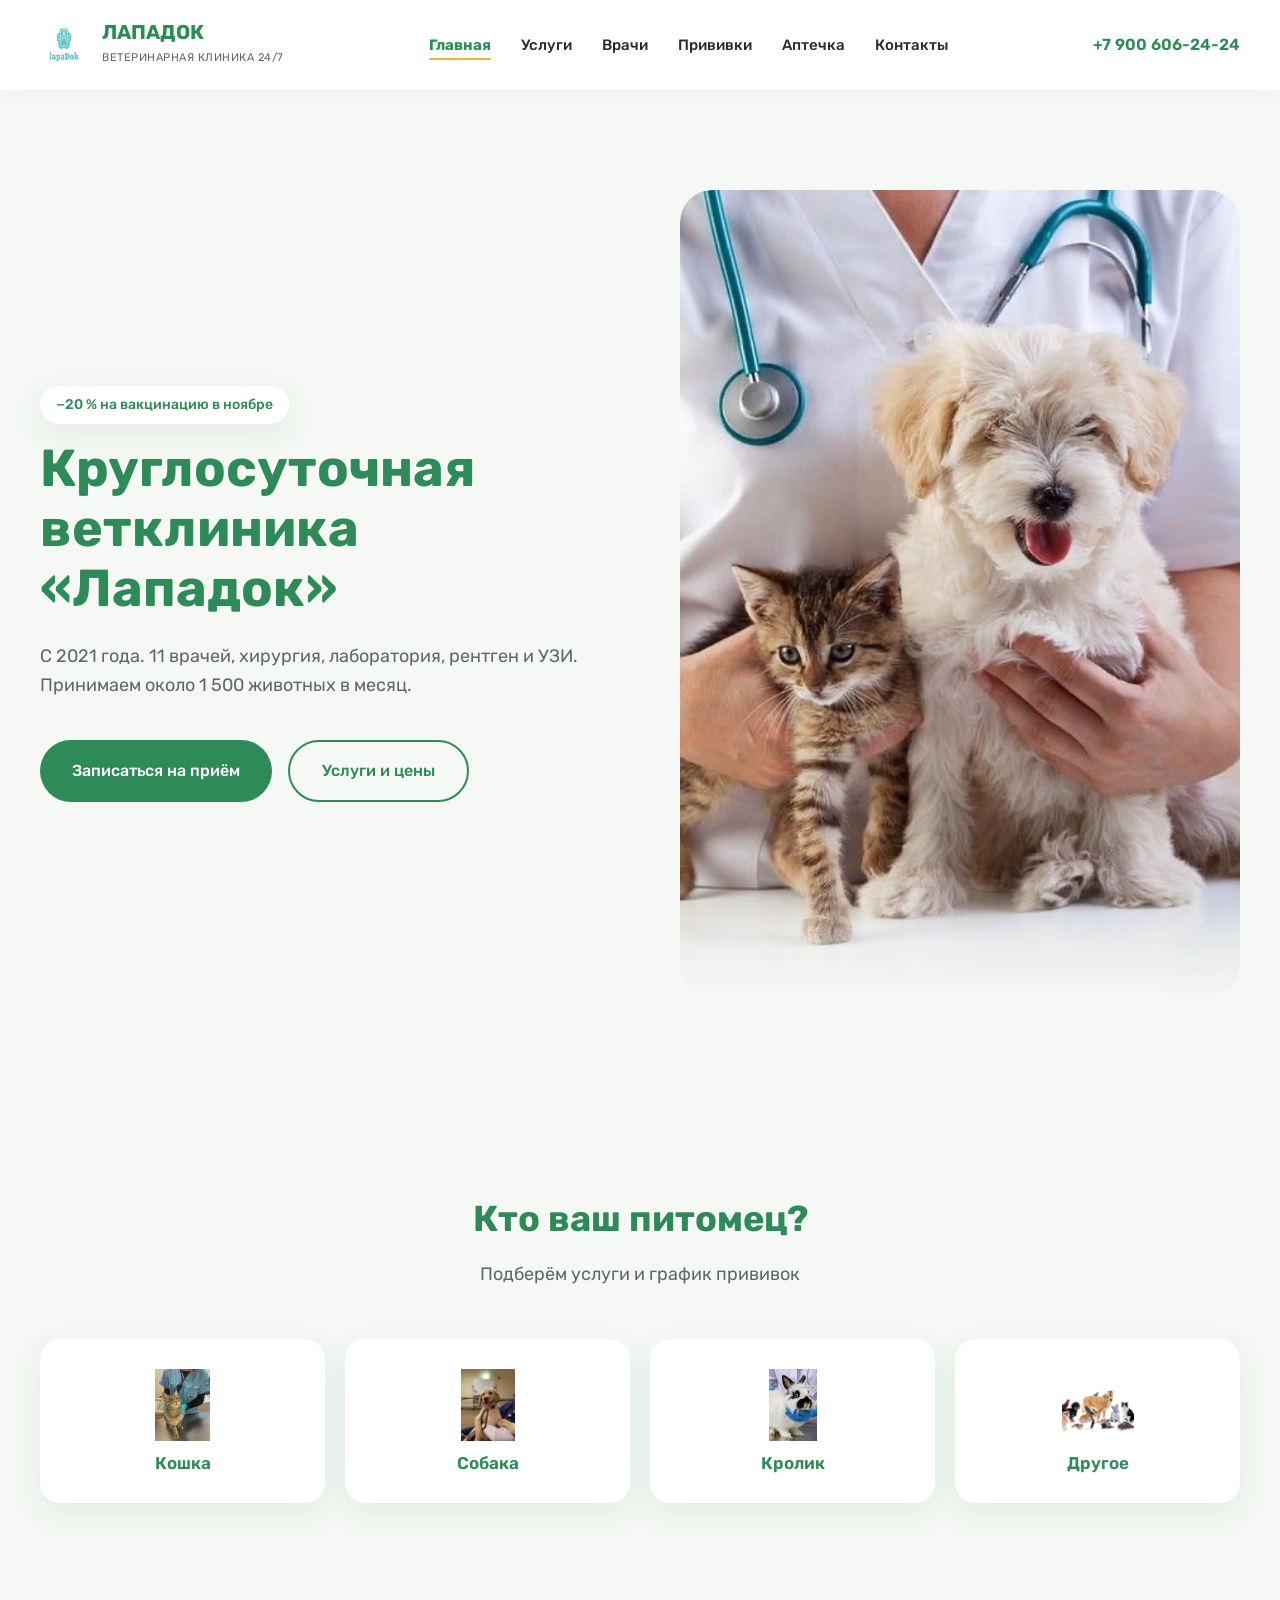
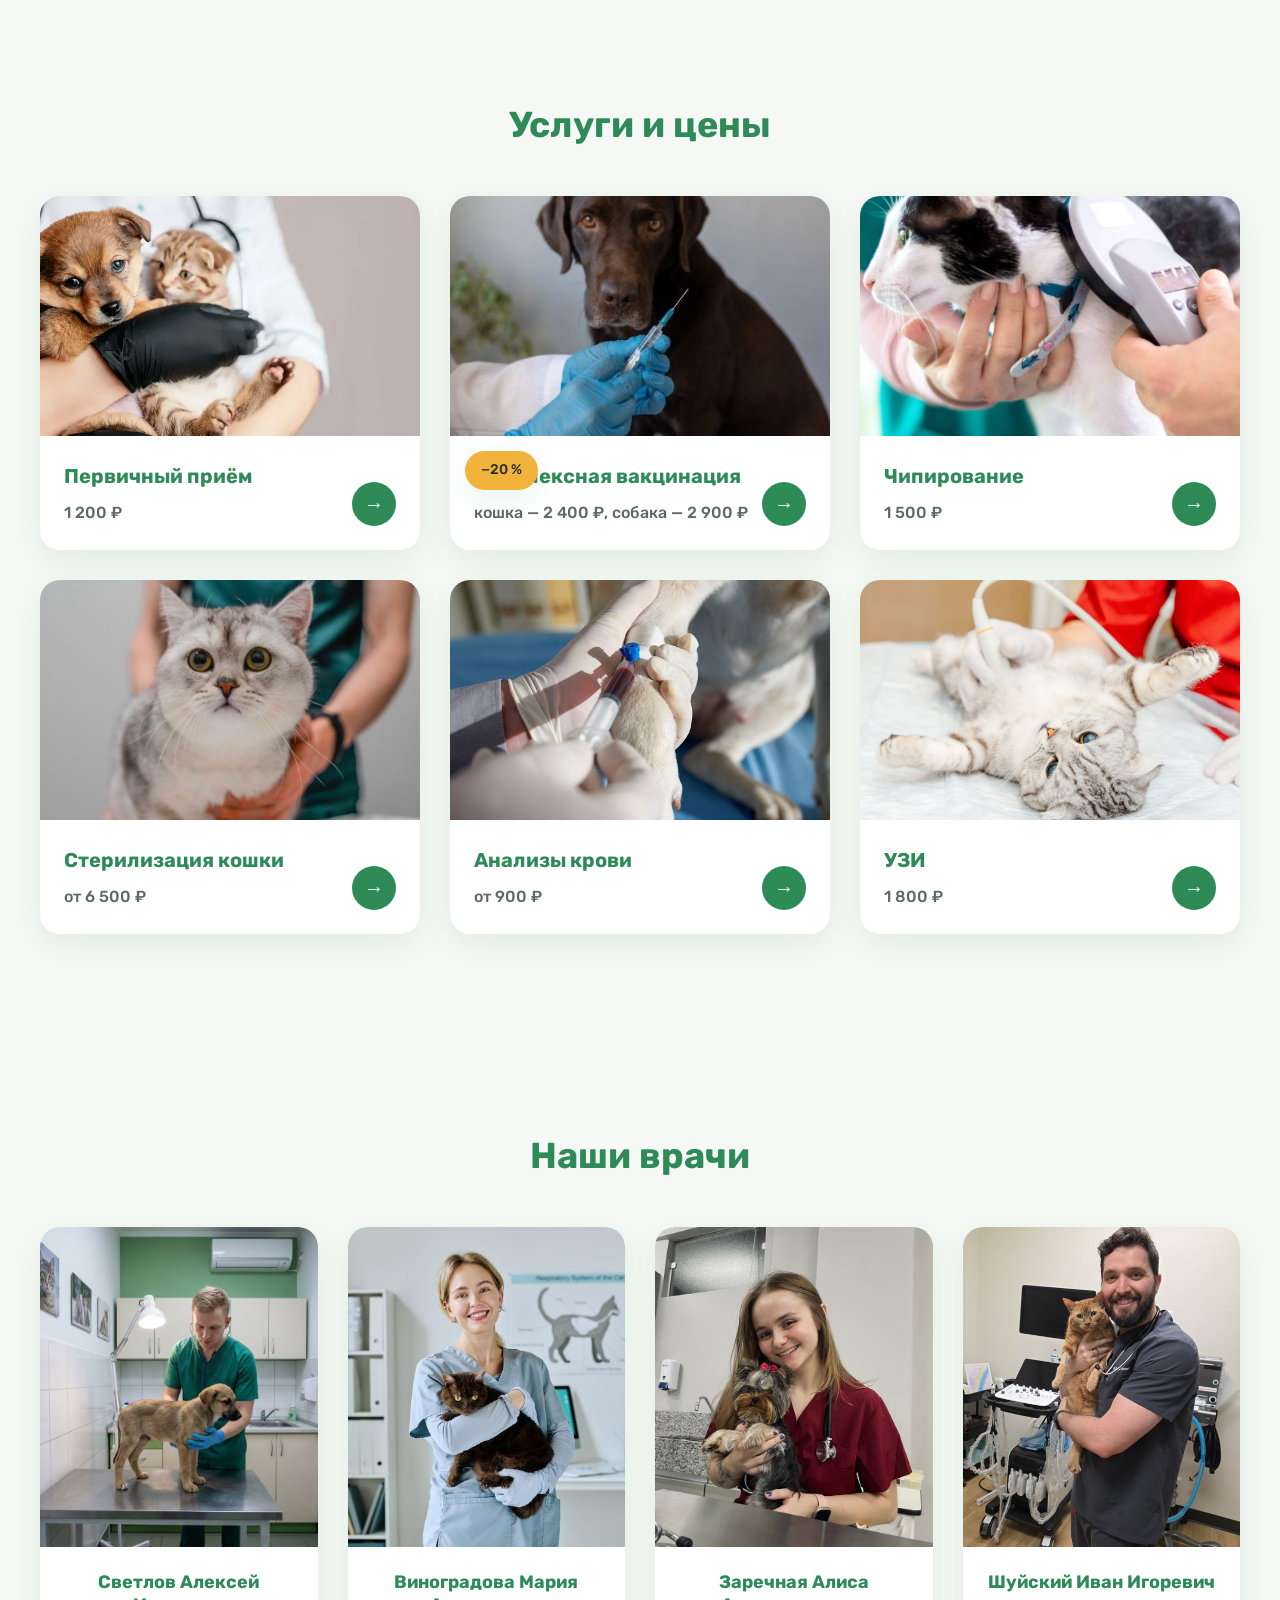
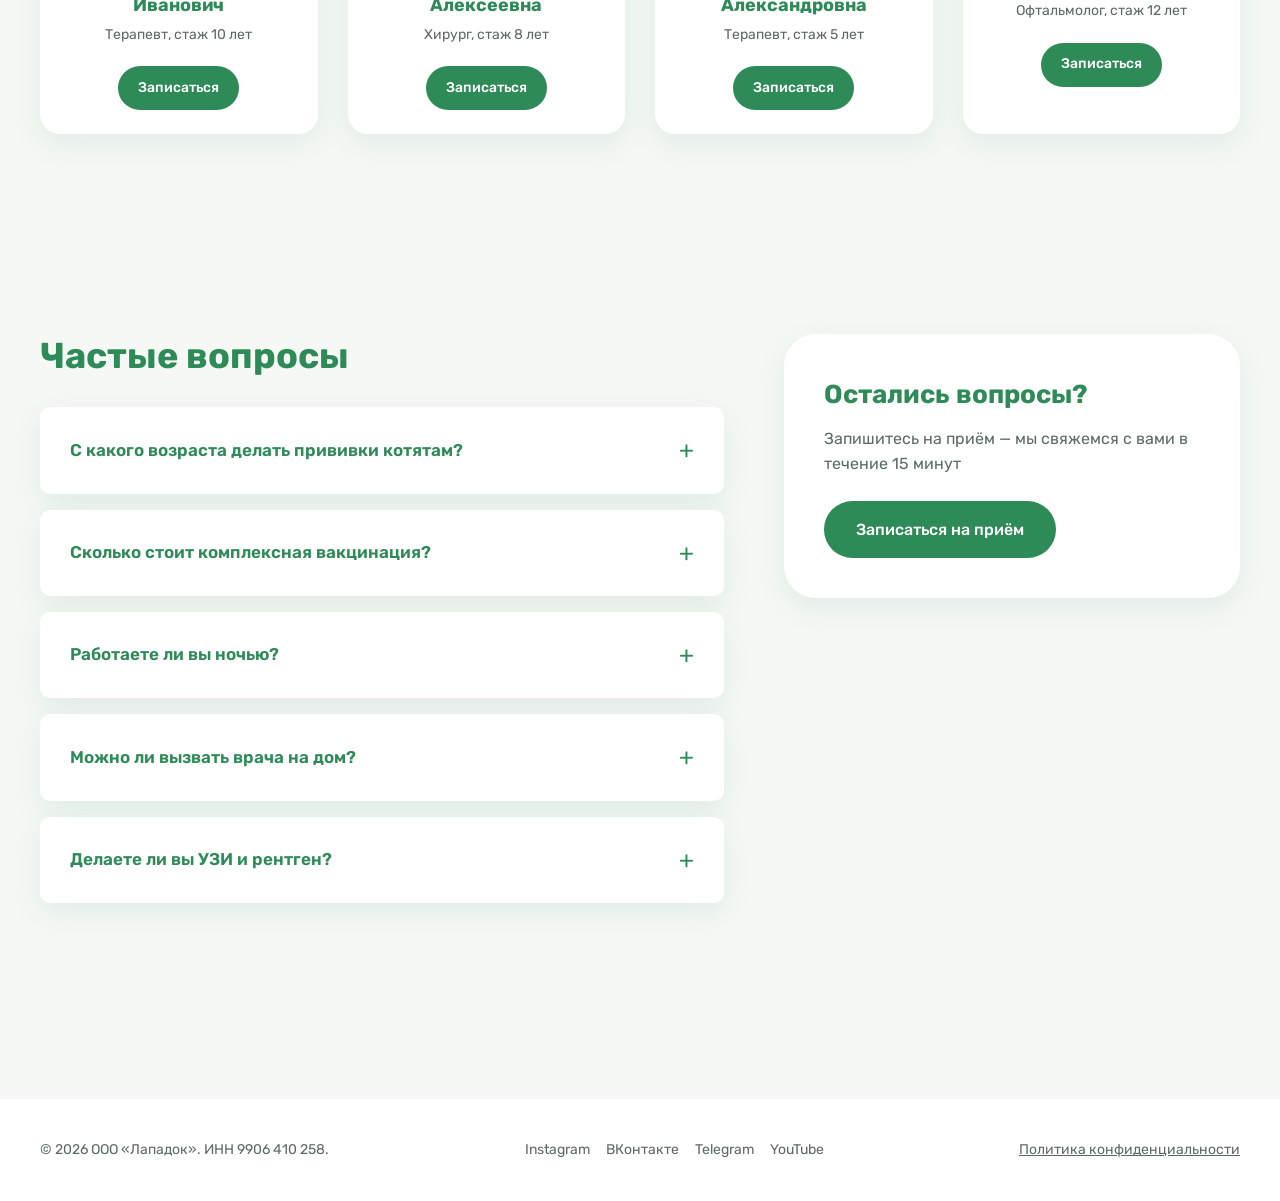
==== commit f3a125b0: "добавида вопросики" ====
--- a/index.html
+++ b/index.html
@@ -216,6 +216,14 @@
               <summary>Работаете ли вы ночью?</summary>
               <div class="faq-item__content"><p>Да, клиника работает круглосуточно. Плановый приём — с 09:00 до 21:00, ночью принимаем экстренные случаи.</p></div>
             </details>
+            <details class="faq-item" data-event="faq_open" data-question-id="q4">
+              <summary>Можно ли вызвать врача на дом?</summary>
+              <div class="faq-item__content"><p>Да, вызов врача на дом стоит 2 500 ₽. Оставьте заявку на сайте или позвоните нам.</p></div>
+            </details>
+            <details class="faq-item" data-event="faq_open" data-question-id="q5">
+              <summary>Делаете ли вы УЗИ и рентген?</summary>
+              <div class="faq-item__content"><p>Да, в клинике есть современное оборудование для УЗИ и рентгена. Приём ведут опытные врачи.</p></div>
+            </details>
           </div>
         </div>
         <div class="faq__cta">
